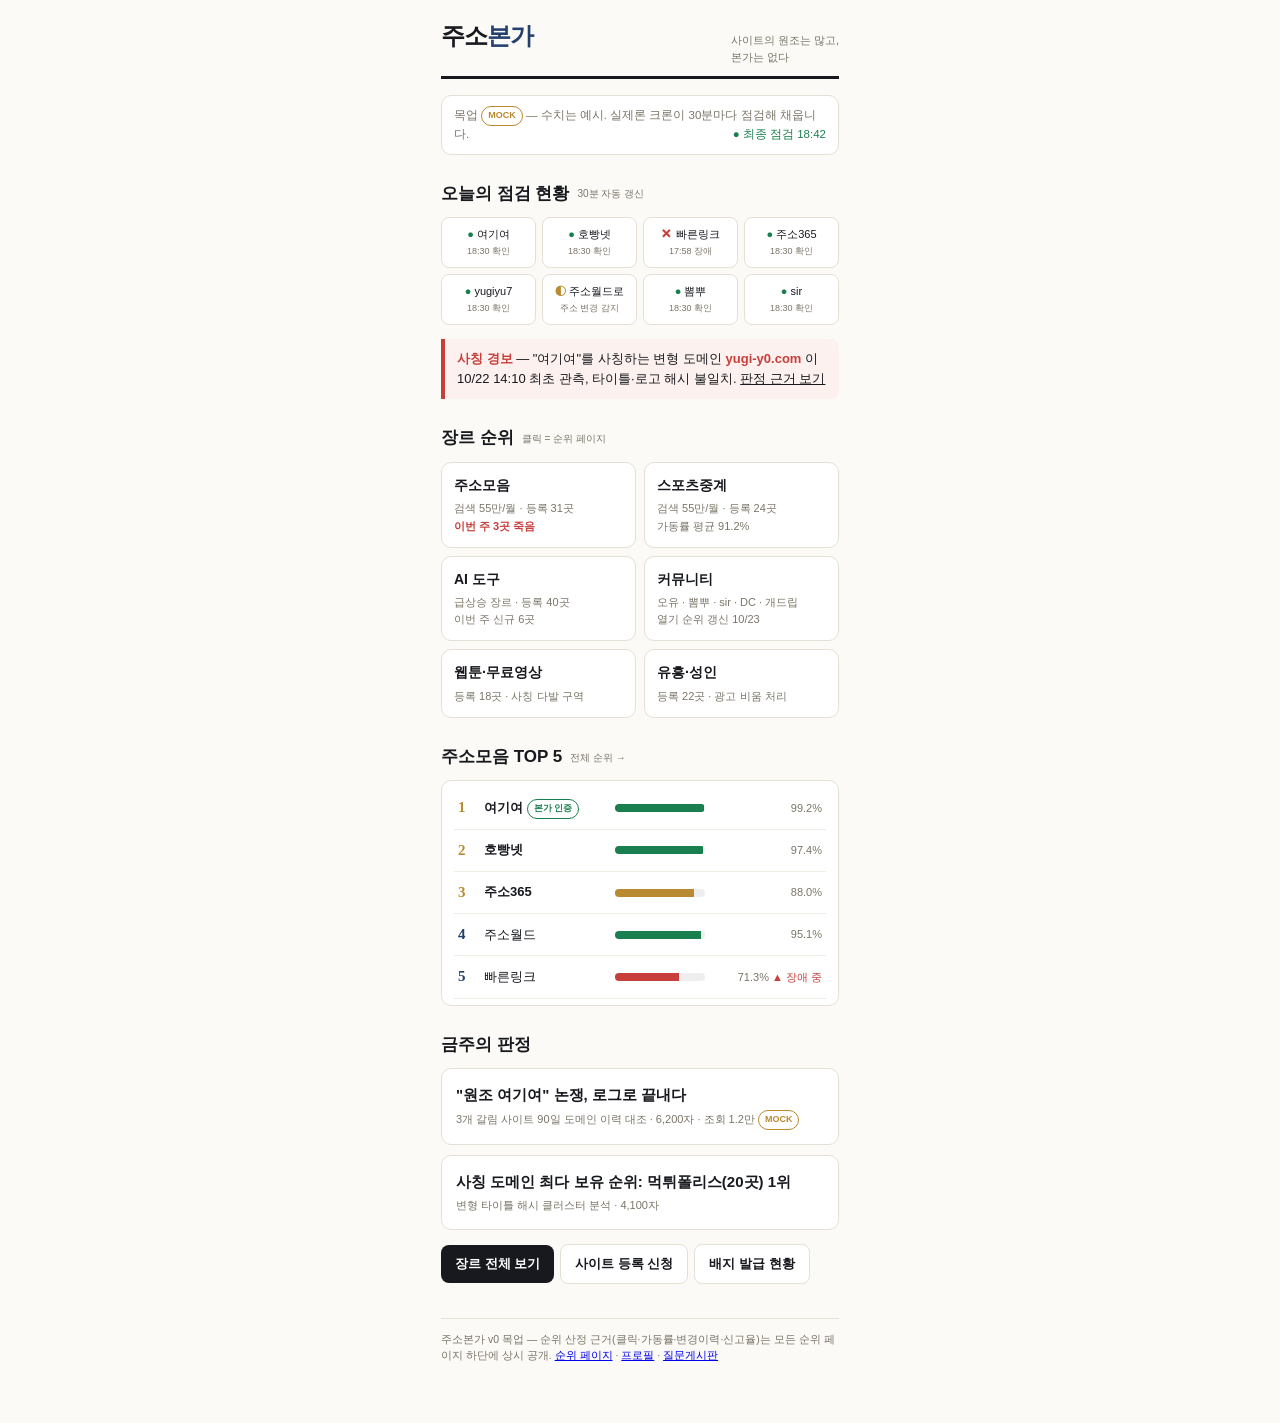
==== index.html @ 31b10a85 "bonga mockup v1 (genre-split ranking)" ====
<!DOCTYPE html><html lang="ko"><head><meta charset="utf-8"><meta name="viewport" content="width=device-width,initial-scale=1"><title>주소본가 — 목업 홈</title><link rel="stylesheet" href="style.css"></head>
<body><div class="wrap">
<header class="top"><div class="brand">주소<b>본가</b></div><div class="tag">사이트의 원조는 많고,<br>본가는 없다</div></header>

<div class="card" style="padding:10px 12px;font-size:11.5px;color:var(--mut)">목업 <span class="badge mock">MOCK</span> — 수치는 예시. 실제론 크론이 30분마다 점검해 채웁니다. <span style="float:right;color:var(--seal)">● 최종 점검 18:42</span></div>

<h2>오늘의 점검 현황 <span class="en">30분 자동 갱신</span></h2>
<div class="statusbar">
<div class="st"><span class="ok">●</span> 여기여<small>18:30 확인</small></div>
<div class="st"><span class="ok">●</span> 호빵넷<small>18:30 확인</small></div>
<div class="st"><span class="dead">✕</span> 빠른링크<small>17:58 장애</small></div>
<div class="st"><span class="ok">●</span> 주소365<small>18:30 확인</small></div>
<div class="st"><span class="ok">●</span> yugiyu7<small>18:30 확인</small></div>
<div class="st"><span class="warn" style="color:var(--gold);font-weight:700">◐</span> 주소월드로<small>주소 변경 감지</small></div>
<div class="st"><span class="ok">●</span> 뽐뿌<small>18:30 확인</small></div>
<div class="st"><span class="ok">●</span> sir<small>18:30 확인</small></div>
</div>

<div class="alert"><b>사칭 경보</b> — "여기여"를 사칭하는 변형 도메인 <b>yugi-y0.com</b> 이 10/22 14:10 최초 관측, 타이틀·로고 해시 불일치. <span style="text-decoration:underline">판정 근거 보기</span></div>

<h2>장르 순위 <span class="en">클릭 = 순위 페이지</span></h2>
<div class="grid2">
<div class="gcard"><div class="n">주소모음</div><div class="q">검색 55만/월 · 등록 31곳<br><b style="color:var(--alert)">이번 주 3곳 죽음</b></div></div>
<div class="gcard"><div class="n">스포츠중계</div><div class="q">검색 55만/월 · 등록 24곳<br>가동률 평균 91.2%</div></div>
<div class="gcard"><div class="n">AI 도구</div><div class="q">급상승 장르 · 등록 40곳<br>이번 주 신규 6곳</div></div>
<div class="gcard"><div class="n">커뮤니티</div><div class="q">오유 · 뽐뿌 · sir · DC · 개드립<br>열기 순위 갱신 10/23</div></div>
<div class="gcard"><div class="n">웹툰·무료영상</div><div class="q">등록 18곳 · 사칭 다발 구역</div></div>
<div class="gcard"><div class="n">유흥·성인</div><div class="q">등록 22곳 · <span style="color:var(--mut)">광고 비움 처리</span></div></div>
</div>

<h2>주소모음 TOP 5 <span class="en">전체 순위 →</span></h2>
<div class="card" style="padding:6px 12px">
<table>
<tr><td class="rank top">1</td><td><b>여기여</b> <span class="badge">본가 인증</span></td><td><div class="bar"><i style="width:99%"></i></div></td><td class="meta" style="text-align:right">99.2%</td></tr>
<tr><td class="rank top">2</td><td><b>호빵넷</b></td><td><div class="bar"><i style="width:97%"></i></div></td><td class="meta" style="text-align:right">97.4%</td></tr>
<tr><td class="rank top">3</td><td><b>주소365</b></td><td><div class="bar"><i class="warn" style="width:88%"></i></div></td><td class="meta" style="text-align:right">88.0%</td></tr>
<tr><td class="rank">4</td><td>주소월드</td><td><div class="bar"><i style="width:95%"></i></div></td><td class="meta" style="text-align:right">95.1%</td></tr>
<tr><td class="rank">5</td><td>빠른링크</td><td><div class="bar"><i class="bad" style="width:71%"></i></div></td><td class="meta" style="text-align:right">71.3% <span style="color:var(--alert)">▲ 장애 중</span></td></tr>
</table>
</div>

<h2>금주의 판정</h2>
<div class="card"><b>"원조 여기여" 논쟁, 로그로 끝내다</b><div class="meta" style="margin-top:4px">3개 갈림 사이트 90일 도메인 이력 대조 · 6,200자 · 조회 1.2만 <span class="badge mock">MOCK</span></div></div>
<div class="card"><b>사칭 도메인 최다 보유 순위: 먹튀폴리스(20곳) 1위</b><div class="meta" style="margin-top:4px">변형 타이틀 해시 클러스터 분석 · 4,100자</div></div>

<a class="btn">장르 전체 보기</a><a class="btn ghost">사이트 등록 신청</a><a class="btn ghost">배지 발급 현황</a>

<footer>주소본가 v0 목업 — 순위 산정 근거(클릭·가동률·변경이력·신고율)는 모든 순위 페이지 하단에 상시 공개. <a href="rank.html">순위 페이지</a> · <a href="profile.html">프로필</a> · <a href="qna.html">질문게시판</a></footer>
</div></body></html>
---- style.css ----
:root{--paper:#fbfaf7;--ink:#17191e;--navy:#24406e;--seal:#1a7f4e;--alert:#c73e3a;--line:#e4e0d6;--mut:#7a7568;--gold:#b98a2f}
html{background:#fbfaf7}
*{box-sizing:border-box;margin:0;padding:0}
body{background:var(--paper);color:var(--ink);font-family:"Pretendard","Apple SD Gothic Neo",sans-serif;line-height:1.55;font-size:15px}
.wrap{max-width:430px;margin:0 auto;padding:18px 16px 60px}
header.top{display:flex;justify-content:space-between;align-items:baseline;border-bottom:3px solid var(--ink);padding-bottom:10px;margin-bottom:16px}
.brand{font-family:Georgia,"Nanum Myeongjo",serif;font-size:24px;font-weight:700;letter-spacing:-1px}
.brand b{color:var(--navy)}
.tag{font-size:11px;color:var(--mut)}
h2{font-size:17px;margin:26px 0 10px;display:flex;align-items:center;gap:8px}
h2 .en{font-size:10px;color:var(--mut);font-weight:400}
.card{background:#fff;border:1px solid var(--line);border-radius:10px;padding:14px;margin-bottom:10px}
.statusbar{display:grid;grid-template-columns:repeat(4,1fr);gap:6px}
.st{border:1px solid var(--line);border-radius:8px;padding:8px 6px;text-align:center;background:#fff;font-size:11px}
.st .ok{color:var(--seal);font-weight:700}.st .dead{color:var(--alert);font-weight:700}
.st small{display:block;color:var(--mut);font-size:9px;margin-top:2px}
.alert{background:#fdf1ef;border-left:4px solid var(--alert);padding:10px 12px;border-radius:0 8px 8px 0;font-size:13px;margin:14px 0}
.alert b{color:var(--alert)}
.grid2{display:grid;grid-template-columns:1fr 1fr;gap:8px}
.gcard{background:#fff;border:1px solid var(--line);border-radius:10px;padding:12px}
.gcard .n{font-weight:700;font-size:14px}
.gcard .q{font-size:11px;color:var(--mut);margin-top:4px}
table{width:100%;border-collapse:collapse;font-size:13px}
th{font-size:10px;color:var(--mut);text-align:left;border-bottom:1px solid var(--line);padding:6px 4px;font-weight:500}
td{border-bottom:1px solid #f0ede5;padding:9px 4px;vertical-align:middle}
.rank{font-family:Georgia,serif;font-size:15px;font-weight:700;color:var(--navy);width:26px}
.rank.top{color:var(--gold)}
.bar{height:8px;background:#eee;border-radius:4px;overflow:hidden;min-width:70px}
.bar i{display:block;height:100%;background:var(--seal)}
.bar i.warn{background:var(--gold)}.bar i.bad{background:var(--alert)}
.badge{display:inline-block;font-size:9px;padding:2px 6px;border-radius:10px;border:1px solid var(--seal);color:var(--seal);font-weight:700;vertical-align:1px}
.badge.mock{border-color:var(--gold);color:var(--gold)}
.badge.ad{border-color:#bbb;color:#888}
.meta{font-size:11px;color:var(--mut)}
.stars{color:var(--gold);font-size:12px}
.btn{display:inline-block;background:var(--ink);color:#fff;border-radius:8px;padding:9px 14px;font-size:13px;font-weight:600;text-decoration:none;margin:4px 6px 0 0}
.btn.ghost{background:#fff;color:var(--ink);border:1px solid var(--line)}
.btn.red{background:#fff;color:var(--alert);border:1px solid var(--alert)}
.tl{list-style:none;margin:10px 0 0}
.tl li{border-left:2px solid var(--line);padding:0 0 14px 14px;position:relative;font-size:12.5px}
.tl li::before{content:"";position:absolute;left:-5px;top:5px;width:8px;height:8px;border-radius:50%;background:var(--navy)}
.tl .d{color:var(--mut);font-size:10.5px}
.spark{display:flex;gap:2px;align-items:flex-end;height:40px;margin:8px 0}
.spark i{flex:1;background:var(--seal);border-radius:1px}
.spark i.bad{background:var(--alert)}
.spark i.warn{background:var(--gold)}
footer{margin-top:34px;border-top:1px solid var(--line);padding-top:12px;font-size:10.5px;color:var(--mut)}
.q-item{border-bottom:1px solid #f0ede5;padding:12px 0}
.q-item .qt{font-weight:600;font-size:14px}
.q-item .qm{font-size:11px;color:var(--mut);margin-top:3px}
.ansbox{background:#f2f6f1;border-left:4px solid var(--seal);padding:12px;border-radius:0 8px 8px 0;margin:8px 0;font-size:13px}
.ansbox .who{font-size:10px;color:var(--seal);font-weight:700;margin-bottom:4px}
.hum{background:#f7f3ea;border-left:4px solid var(--gold);padding:10px;border-radius:0 8px 8px 0;margin:8px 0;font-size:13px}
.hum .who{font-size:10px;color:var(--gold);font-weight:700;margin-bottom:4px}
nav.bot{position:sticky;bottom:0;background:#fff;border-top:1px solid var(--line);display:flex;justify-content:space-around;padding:10px 0;font-size:11px;color:var(--mut);margin:24px -16px -60px}
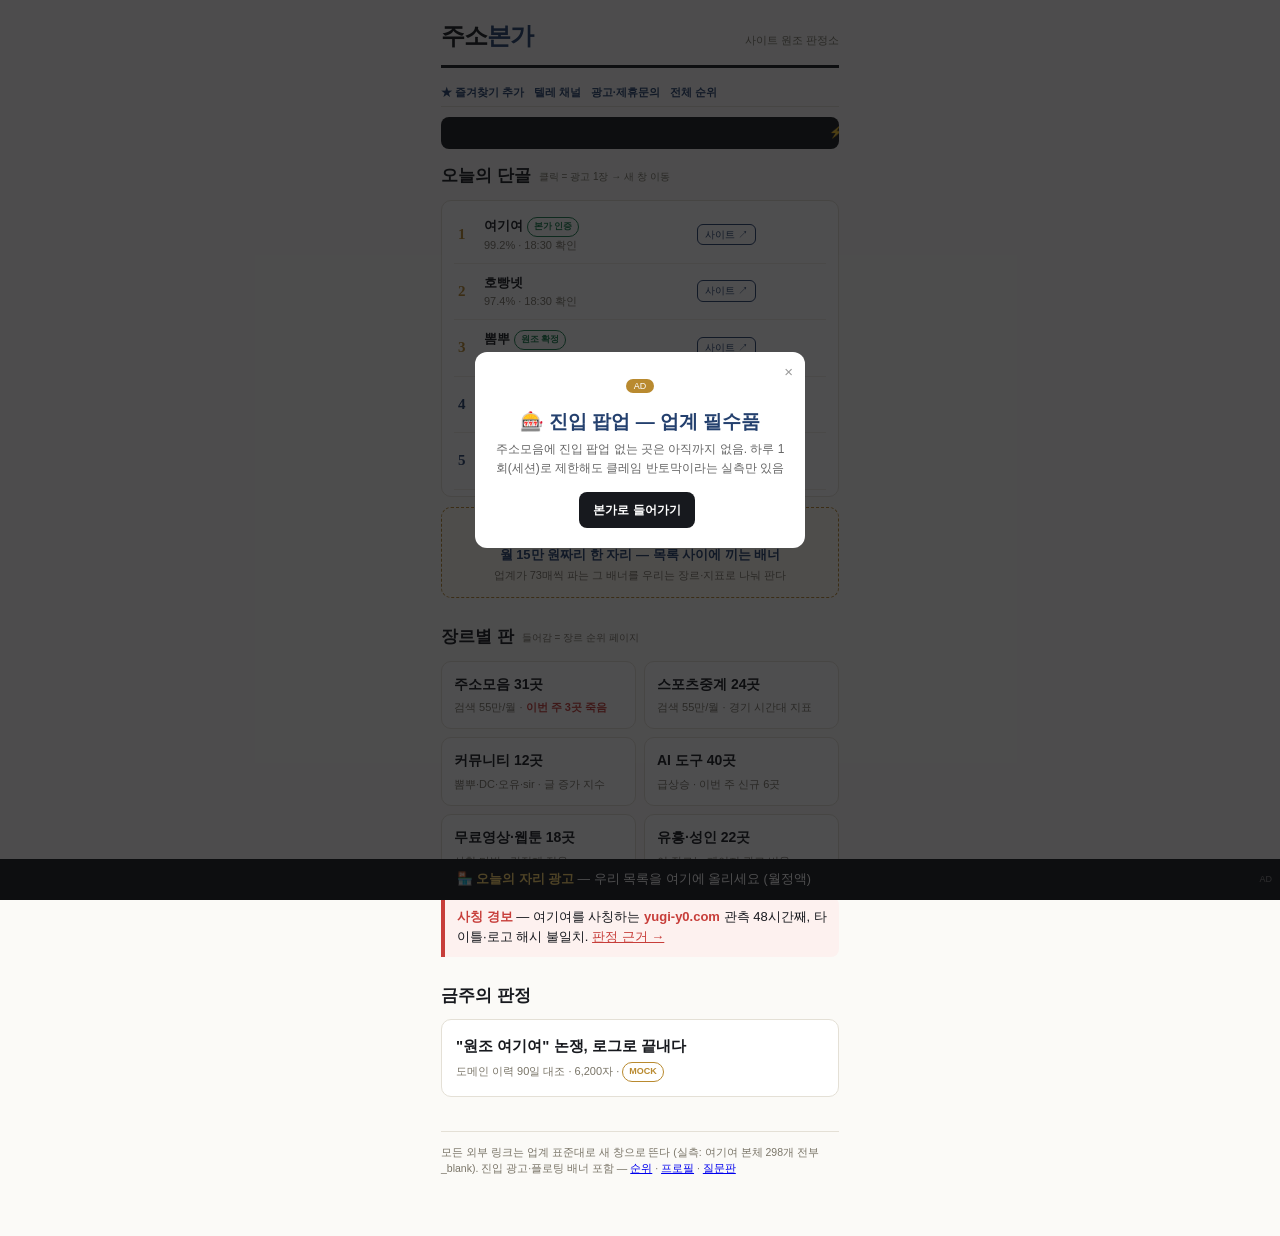
==== commit d3e90a40: "v2: 클릭전송+광고 스택(진입팝업/인스트리션/플로팅/목록사이 배너) + 홈=진입 포털" ====
--- a/index.html
+++ b/index.html
@@ -1,49 +1,44 @@
-<!DOCTYPE html><html lang="ko"><head><meta charset="utf-8"><meta name="viewport" content="width=device-width,initial-scale=1"><title>주소본가 — 목업 홈</title><link rel="stylesheet" href="style.css"></head>
+<!DOCTYPE html><html lang="ko"><head><meta charset="utf-8"><meta name="viewport" content="width=device-width,initial-scale=1">
+<meta name="theme-color" content="#17191e"><meta name="apple-mobile-web-app-capable" content="yes"><meta name="apple-mobile-web-app-status-bar-style" content="black-translucent">
+<title>주소본가 — 사이트의 원조는 많고, 본가는 없다</title><link rel="stylesheet" href="style.css"></head>
 <body><div class="wrap">
-<header class="top"><div class="brand">주소<b>본가</b></div><div class="tag">사이트의 원조는 많고,<br>본가는 없다</div></header>
+<header class="top"><div class="brand">주소<b>본가</b></div><div class="tag">사이트 원조 판정소</div></header>
+<div class="util"><a href="#">★ 즐겨찾기 추가</a><a href="#">텔레 채널</a><a href="#">광고·제휴문의</a><a href="rank.html">전체 순위</a></div>
 
-<div class="card" style="padding:10px 12px;font-size:11.5px;color:var(--mut)">목업 <span class="badge mock">MOCK</span> — 수치는 예시. 실제론 크론이 30분마다 점검해 채웁니다. <span style="float:right;color:var(--seal)">● 최종 점검 18:42</span></div>
+<div class="ticker"><span>⚡ 방금: 빠른링크 26분째 사멸 확인 — 장애 카운트 발동 · 여기여 사칭 yugi-y0.com 관측 48시간째 · 중계 장르 신규 등록 2건 (심사 중) · 이번 주 급사: 없음 ⚡</span></div>
 
-<h2>오늘의 점검 현황 <span class="en">30분 자동 갱신</span></h2>
-<div class="statusbar">
-<div class="st"><span class="ok">●</span> 여기여<small>18:30 확인</small></div>
-<div class="st"><span class="ok">●</span> 호빵넷<small>18:30 확인</small></div>
-<div class="st"><span class="dead">✕</span> 빠른링크<small>17:58 장애</small></div>
-<div class="st"><span class="ok">●</span> 주소365<small>18:30 확인</small></div>
-<div class="st"><span class="ok">●</span> yugiyu7<small>18:30 확인</small></div>
-<div class="st"><span class="warn" style="color:var(--gold);font-weight:700">◐</span> 주소월드로<small>주소 변경 감지</small></div>
-<div class="st"><span class="ok">●</span> 뽐뿌<small>18:30 확인</small></div>
-<div class="st"><span class="ok">●</span> sir<small>18:30 확인</small></div>
-</div>
-
-<div class="alert"><b>사칭 경보</b> — "여기여"를 사칭하는 변형 도메인 <b>yugi-y0.com</b> 이 10/22 14:10 최초 관측, 타이틀·로고 해시 불일치. <span style="text-decoration:underline">판정 근거 보기</span></div>
-
-<h2>장르 순위 <span class="en">클릭 = 순위 페이지</span></h2>
-<div class="grid2">
-<div class="gcard"><div class="n">주소모음</div><div class="q">검색 55만/월 · 등록 31곳<br><b style="color:var(--alert)">이번 주 3곳 죽음</b></div></div>
-<div class="gcard"><div class="n">스포츠중계</div><div class="q">검색 55만/월 · 등록 24곳<br>가동률 평균 91.2%</div></div>
-<div class="gcard"><div class="n">AI 도구</div><div class="q">급상승 장르 · 등록 40곳<br>이번 주 신규 6곳</div></div>
-<div class="gcard"><div class="n">커뮤니티</div><div class="q">오유 · 뽐뿌 · sir · DC · 개드립<br>열기 순위 갱신 10/23</div></div>
-<div class="gcard"><div class="n">웹툰·무료영상</div><div class="q">등록 18곳 · 사칭 다발 구역</div></div>
-<div class="gcard"><div class="n">유흥·성인</div><div class="q">등록 22곳 · <span style="color:var(--mut)">광고 비움 처리</span></div></div>
-</div>
-
-<h2>주소모음 TOP 5 <span class="en">전체 순위 →</span></h2>
+<h2 style="margin-top:4px">오늘의 단골 <span class="en">클릭 = 광고 1장 → 새 창 이동</span></h2>
 <div class="card" style="padding:6px 12px">
 <table>
-<tr><td class="rank top">1</td><td><b>여기여</b> <span class="badge">본가 인증</span></td><td><div class="bar"><i style="width:99%"></i></div></td><td class="meta" style="text-align:right">99.2%</td></tr>
-<tr><td class="rank top">2</td><td><b>호빵넷</b></td><td><div class="bar"><i style="width:97%"></i></div></td><td class="meta" style="text-align:right">97.4%</td></tr>
-<tr><td class="rank top">3</td><td><b>주소365</b></td><td><div class="bar"><i class="warn" style="width:88%"></i></div></td><td class="meta" style="text-align:right">88.0%</td></tr>
-<tr><td class="rank">4</td><td>주소월드</td><td><div class="bar"><i style="width:95%"></i></div></td><td class="meta" style="text-align:right">95.1%</td></tr>
-<tr><td class="rank">5</td><td>빠른링크</td><td><div class="bar"><i class="bad" style="width:71%"></i></div></td><td class="meta" style="text-align:right">71.3% <span style="color:var(--alert)">▲ 장애 중</span></td></tr>
+<tr><td class="rank top">1</td><td><a class="ext" href="profile.html"><b>여기여</b></a> <span class="badge">본가 인증</span><div class="meta">99.2% · 18:30 확인</div></td><td><span class="gotourl" onclick="return gotoSite('https://yugiyu7.com')">사이트 ↗</span></td></tr>
+<tr><td class="rank top">2</td><td><a class="ext" href="profile.html"><b>호빵넷</b></a><div class="meta">97.4% · 18:30 확인</div></td><td><span class="gotourl" onclick="return gotoSite('https://hoppang.net')">사이트 ↗</span></td></tr>
+<tr><td class="rank top">3</td><td><a class="ext" href="profile.html"><b>뽐뿌</b></a> <span class="badge">원조 확정</span><div class="meta">99.9% · 커뮤니티</div></td><td><span class="gotourl" onclick="return gotoSite('https://www.ppomppu.co.kr/')">사이트 ↗</span></td></tr>
+<tr><td class="rank">4</td><td><a class="ext" href="profile.html"><b>에이시 (sir)</b></a><div class="meta">99.8% · 커뮤니티</div></td><td><span class="gotourl" onclick="return gotoSite('https://sir.kr')">사이트 ↗</span></td></tr>
+<tr><td class="rank">5</td><td><b>빠른링크</b> <span class="badge" style="border-color:var(--alert);color:var(--alert)">장애 중</span><div class="meta">71.3% · 17:58 사멸</div></td><td><span class="gotourl" style="opacity:.4" onclick="return gotoSite('#')">사이트 ↗</span></td></tr>
 </table>
 </div>
 
+<div class="adtile" onclick="return gotoSite('https://www.ppomppu.co.kr/')"><span class="badge ad">자리 광고</span><br><b style="color:var(--navy)">월 15만 원짜리 한 자리 — 목록 사이에 끼는 배너</b><br><span class="meta">업계가 73매씩 파는 그 배너를 우리는 장르·지표로 나눠 판다</span></div>
+
+<h2>장르별 판 <span class="en">들어감 = 장르 순위 페이지</span></h2>
+<div class="grid2">
+<a class="gcard ext" href="rank.html"><div class="n">주소모음 31곳</div><div class="q">검색 55만/월 · <b style="color:var(--alert)">이번 주 3곳 죽음</b></div></a>
+<a class="gcard ext" href="rank.html"><div class="n">스포츠중계 24곳</div><div class="q">검색 55만/월 · 경기 시간대 지표</div></a>
+<a class="gcard ext" href="rank.html"><div class="n">커뮤니티 12곳</div><div class="q">뽐뿌·DC·오유·sir · 글 증가 지수</div></a>
+<a class="gcard ext" href="rank.html"><div class="n">AI 도구 40곳</div><div class="q">급상승 · 이번 주 신규 6곳</div></a>
+<a class="gcard ext" href="rank.html"><div class="n">무료영상·웹툰 18곳</div><div class="q">사칭 다발 · 감점제 적용</div></a>
+<a class="gcard ext" href="rank.html"><div class="n">유흥·성인 22곳</div><div class="q">이 장르는 페이지 광고 비움</div></a>
+</div>
+
+<div class="alert" style="margin-top:14px"><b>사칭 경보</b> — 여기여를 사칭하는 <b>yugi-y0.com</b> 관측 48시간째, 타이틀·로고 해시 불일치. <a href="profile.html" style="color:var(--alert)">판정 근거 →</a></div>
+
 <h2>금주의 판정</h2>
-<div class="card"><b>"원조 여기여" 논쟁, 로그로 끝내다</b><div class="meta" style="margin-top:4px">3개 갈림 사이트 90일 도메인 이력 대조 · 6,200자 · 조회 1.2만 <span class="badge mock">MOCK</span></div></div>
-<div class="card"><b>사칭 도메인 최다 보유 순위: 먹튀폴리스(20곳) 1위</b><div class="meta" style="margin-top:4px">변형 타이틀 해시 클러스터 분석 · 4,100자</div></div>
+<div class="card"><a class="ext" href="qna.html"><b>"원조 여기여" 논쟁, 로그로 끝내다</b></a><div class="meta" style="margin-top:4px">도메인 이력 90일 대조 · 6,200자 · <span class="badge mock">MOCK</span></div></div>
 
-<a class="btn">장르 전체 보기</a><a class="btn ghost">사이트 등록 신청</a><a class="btn ghost">배지 발급 현황</a>
-
-<footer>주소본가 v0 목업 — 순위 산정 근거(클릭·가동률·변경이력·신고율)는 모든 순위 페이지 하단에 상시 공개. <a href="rank.html">순위 페이지</a> · <a href="profile.html">프로필</a> · <a href="qna.html">질문게시판</a></footer>
-</div></body></html>
+<footer>모든 외부 링크는 업계 표준대로 새 창으로 뜬다 (실측: 여기여 본체 298개 전부 _blank). 진입 광고·플로팅 배너 포함 — <a href="rank.html">순위</a> · <a href="profile.html">프로필</a> · <a href="qna.html">질문판</a></footer>
+</div>
+<div class="fab" onclick="return gotoSite('https://yugiyu7.com')">🏪 <b>오늘의 자리 광고</b> — 우리 목록을 여기에 올리세요 (월정액) <small>AD</small></div>
+<div id="ovl"><div class="ovlc"><span class="tagx">×</span><span class="adlb">AD</span><div class="big">이동 전에 한 장 봐야지</div><div style="font-size:12px;color:#666"> 업계 표준 인스트리션 — 실측 여기여는 이 자리에 배너 73매를 심어놨음. 본가는 이동 전에 딱 1장, 카운트 공개</div><div class="cd" id="ovl-cd">3초 후 이동</div><div style="margin-top:8px;font-size:10px;color:#aaa" id="ovl-skip">배경 누르면 스킵</div></div></div>
+<div id="epop"><div class="ovlc"><span class="tagx" onclick="return closeEntry()">×</span><span class="adlb">AD</span><div class="big">🎰 진입 팝업 — 업계 필수품</div><div style="font-size:12px;color:#666">주소모음에 진입 팝업 없는 곳은 아직까지 없음. 하루 1회(세션)로 제한해도 클레임 반토막이라는 실측만 있음</div><div style="margin-top:10px"><a class="btn" style="font-size:12px" onclick="return closeEntry()">본가로 들어가기</a></div></div></div>
+<script src="adstack.js"></script>
+</body></html>
--- a/style.css
+++ b/style.css
@@ -53,3 +53,23 @@
 .hum{background:#f7f3ea;border-left:4px solid var(--gold);padding:10px;border-radius:0 8px 8px 0;margin:8px 0;font-size:13px}
 .hum .who{font-size:10px;color:var(--gold);font-weight:700;margin-bottom:4px}
 nav.bot{position:sticky;bottom:0;background:#fff;border-top:1px solid var(--line);display:flex;justify-content:space-around;padding:10px 0;font-size:11px;color:var(--mut);margin:24px -16px -60px}
+/* === v2 광고/전송 스택 (업계 실측: 외부링크 297/298 _blank, 배너 73매, 플로팅 1) === */
+.util{display:flex;gap:10px;font-size:10.5px;color:var(--mut);border-bottom:1px solid var(--line);padding-bottom:6px;margin-bottom:10px}
+.util a{color:var(--navy);text-decoration:none;font-weight:600}
+.ticker{background:var(--ink);color:#fff;font-size:11.5px;padding:7px 10px;border-radius:8px;overflow:hidden;white-space:nowrap;margin-bottom:14px}
+.ticker span{display:inline-block;animation:mv 16s linear infinite;padding-left:100%}
+@keyframes mv{to{transform:translateX(-100%)}}
+.fab{position:fixed;left:0;right:0;bottom:0;background:#17191e;color:#fff;text-align:center;font-size:12.5px;padding:11px 8px;z-index:50;cursor:pointer}
+.fab b{color:#ffd76a}
+.fab small{float:right;color:#888;font-size:9px;padding-top:3px}
+#ovl,#epop{position:fixed;inset:0;background:rgba(10,10,12,.72);z-index:99;display:none;align-items:center;justify-content:center}
+.ovlc{background:#fff;border-radius:12px;max-width:330px;width:88%;padding:20px;text-align:center;position:relative}
+.ovlc .tagx{position:absolute;top:8px;right:12px;color:#999;font-size:15px}
+.ovlc .adlb{font-size:9px;color:#fff;background:var(--gold);padding:2px 8px;border-radius:8px}
+.ovlc .big{font-size:19px;font-weight:800;margin:12px 0 4px;color:var(--navy)}
+.ovlc .cd{font-size:11px;color:var(--mut);margin-top:10px}
+.adtile{border:1.5px dashed var(--gold);background:#fffaf0;border-radius:10px;padding:12px;text-align:center;margin:10px 0;font-size:13px;cursor:pointer}
+.adtile .badge{margin-bottom:4px}
+a.ext{text-decoration:none;color:inherit}
+a.ext:hover{color:var(--navy)}
+.gotourl{display:inline-block;font-size:10px;border:1px solid var(--navy);color:var(--navy);border-radius:6px;padding:2px 7px;cursor:pointer}
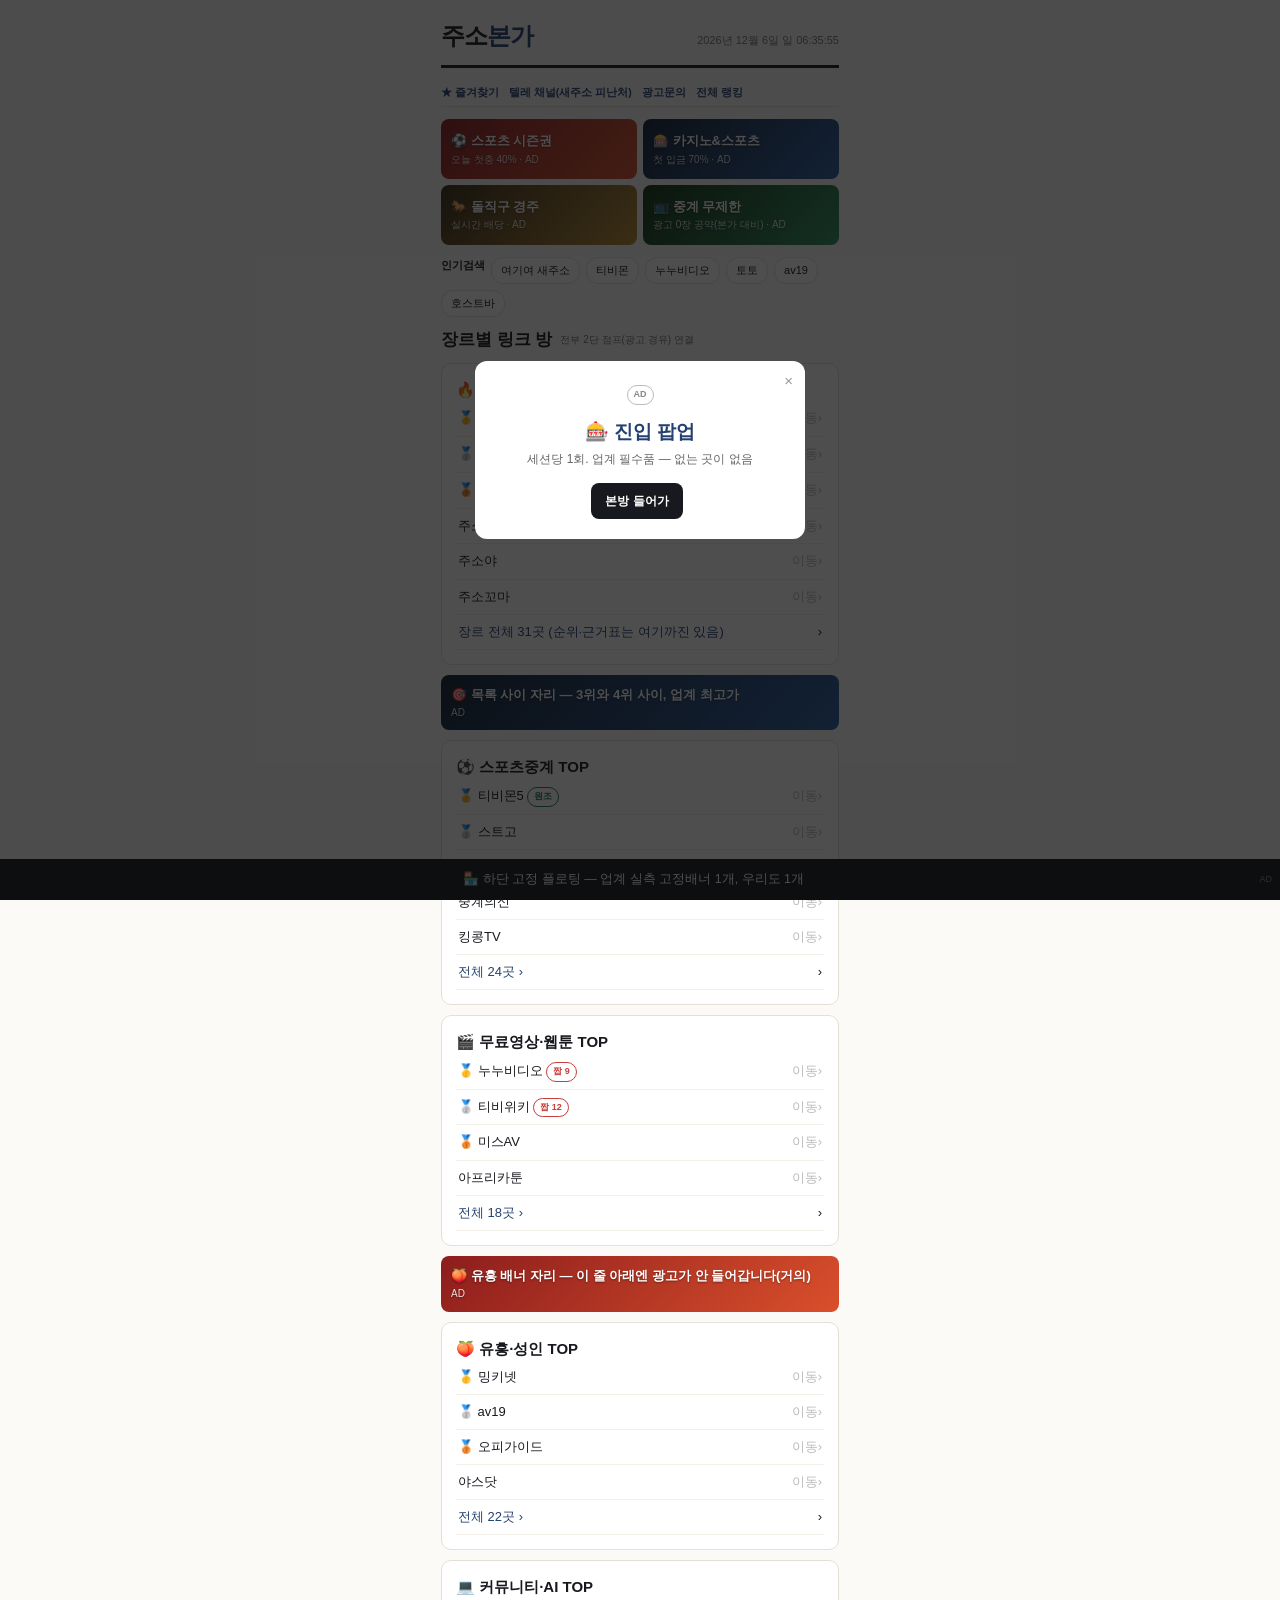
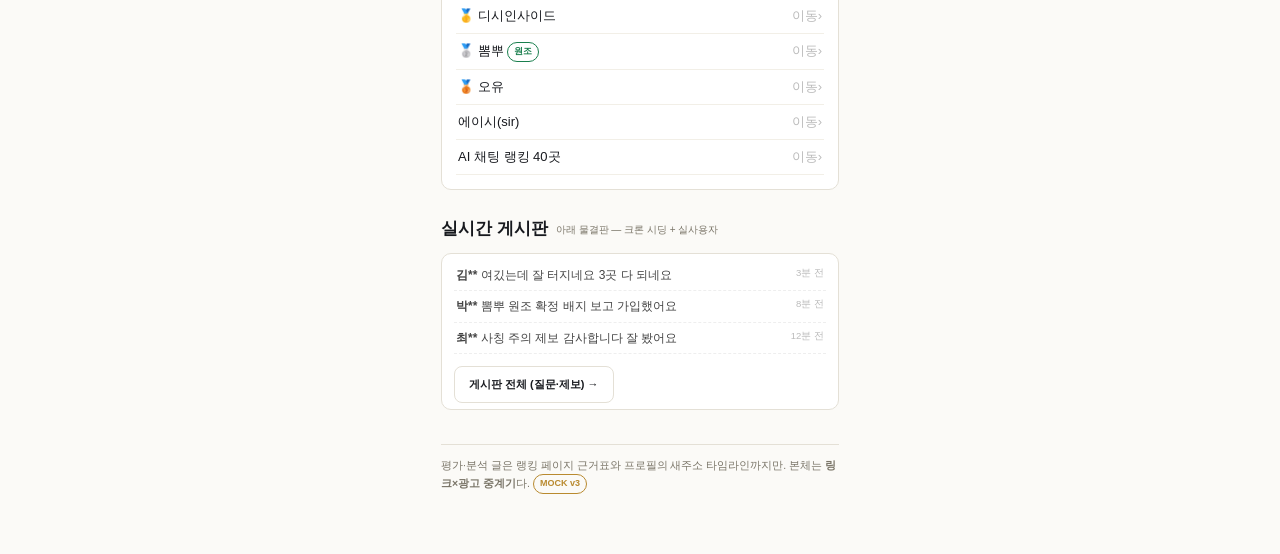
==== commit 4e5ed4e1: "v3: 중계기 전환 — dense 포털+2단점프 경유지(go.html)+실시간 피드+도박 배너블록" ====
--- a/index.html
+++ b/index.html
@@ -1,44 +1,80 @@
-<!DOCTYPE html><html lang="ko"><head><meta charset="utf-8"><meta name="viewport" content="width=device-width,initial-scale=1">
-<meta name="theme-color" content="#17191e"><meta name="apple-mobile-web-app-capable" content="yes"><meta name="apple-mobile-web-app-status-bar-style" content="black-translucent">
-<title>주소본가 — 사이트의 원조는 많고, 본가는 없다</title><link rel="stylesheet" href="style.css"></head>
+<!DOCTYPE html><html lang="ko"><head><meta charset="utf-8"><meta name="viewport" content="width=device-width,initial-scale=1"><meta name="theme-color" content="#17191e"><title>주소본가 — 링크 중계기</title><link rel="stylesheet" href="style.css">
+<style>.bannerrow{display:grid;grid-template-columns:1fr 1fr;gap:6px;margin:12px 0}.bn{border-radius:8px;padding:12px 10px;color:#fff;font-weight:800;font-size:13px;cursor:pointer;text-shadow:0 1px 2px rgba(0,0,0,.4)}.bn small{display:block;font-weight:400;font-size:10px;opacity:.85}.bn1{background:linear-gradient(135deg,#8c1d1d,#d94f2b)}.bn2{background:linear-gradient(135deg,#123,#2a5d9f)}.bn3{background:linear-gradient(135deg,#3a2c12,#b98a2f)}.bn4{background:linear-gradient(135deg,#123312,#2f8f5b)}.chipbar{display:flex;gap:6px;flex-wrap:wrap;margin:10px 0;font-size:11px}.chipbar a{background:#fff;border:1px solid #e4e0d6;border-radius:12px;padding:4px 9px;color:#17191e;text-decoration:none}.glist a{display:flex;justify-content:space-between;padding:7px 2px;border-bottom:1px solid #f2efe7;text-decoration:none;color:inherit;font-size:13px}#feed .fi{font-size:12px;padding:6px 2px;border-bottom:1px dashed #eee;color:#444}#feed .fi.new{animation:fade 1s;background:#fffbe9}@keyframes fade{from{opacity:0;transform:translateY(-4px)}}</style></head>
 <body><div class="wrap">
-<header class="top"><div class="brand">주소<b>본가</b></div><div class="tag">사이트 원조 판정소</div></header>
-<div class="util"><a href="#">★ 즐겨찾기 추가</a><a href="#">텔레 채널</a><a href="#">광고·제휴문의</a><a href="rank.html">전체 순위</a></div>
+<header class="top"><div class="brand">주소<b>본가</b></div><div class="tag" id="clock" style="font-variant-numeric:tabular-nums">…</div></header>
+<div class="util"><a href="#">★ 즐겨찾기</a><a href="#">텔레 채널(새주소 피난처)</a><a href="#">광고문의</a><a href="rank.html">전체 랭킹</a></div>
 
-<div class="ticker"><span>⚡ 방금: 빠른링크 26분째 사멸 확인 — 장애 카운트 발동 · 여기여 사칭 yugi-y0.com 관측 48시간째 · 중계 장르 신규 등록 2건 (심사 중) · 이번 주 급사: 없음 ⚡</span></div>
-
-<h2 style="margin-top:4px">오늘의 단골 <span class="en">클릭 = 광고 1장 → 새 창 이동</span></h2>
-<div class="card" style="padding:6px 12px">
-<table>
-<tr><td class="rank top">1</td><td><a class="ext" href="profile.html"><b>여기여</b></a> <span class="badge">본가 인증</span><div class="meta">99.2% · 18:30 확인</div></td><td><span class="gotourl" onclick="return gotoSite('https://yugiyu7.com')">사이트 ↗</span></td></tr>
-<tr><td class="rank top">2</td><td><a class="ext" href="profile.html"><b>호빵넷</b></a><div class="meta">97.4% · 18:30 확인</div></td><td><span class="gotourl" onclick="return gotoSite('https://hoppang.net')">사이트 ↗</span></td></tr>
-<tr><td class="rank top">3</td><td><a class="ext" href="profile.html"><b>뽐뿌</b></a> <span class="badge">원조 확정</span><div class="meta">99.9% · 커뮤니티</div></td><td><span class="gotourl" onclick="return gotoSite('https://www.ppomppu.co.kr/')">사이트 ↗</span></td></tr>
-<tr><td class="rank">4</td><td><a class="ext" href="profile.html"><b>에이시 (sir)</b></a><div class="meta">99.8% · 커뮤니티</div></td><td><span class="gotourl" onclick="return gotoSite('https://sir.kr')">사이트 ↗</span></td></tr>
-<tr><td class="rank">5</td><td><b>빠른링크</b> <span class="badge" style="border-color:var(--alert);color:var(--alert)">장애 중</span><div class="meta">71.3% · 17:58 사멸</div></td><td><span class="gotourl" style="opacity:.4" onclick="return gotoSite('#')">사이트 ↗</span></td></tr>
-</table>
+<div class="bannerrow">
+<div class="bn bn1" onclick="return gotoSite('#')">⚽ 스포츠 시즌권<small>오늘 첫충 40% · AD</small></div>
+<div class="bn bn2" onclick="return gotoSite('#')">🎰 카지노&스포츠<small>첫 입금 70% · AD</small></div>
+<div class="bn bn3" onclick="return gotoSite('#')">🐎 돌직구 경주<small>실시간 배당 · AD</small></div>
+<div class="bn bn4" onclick="return gotoSite('#')">📺 중계 무제한<small>광고 0장 공약(본가 대비) · AD</small></div>
 </div>
 
-<div class="adtile" onclick="return gotoSite('https://www.ppomppu.co.kr/')"><span class="badge ad">자리 광고</span><br><b style="color:var(--navy)">월 15만 원짜리 한 자리 — 목록 사이에 끼는 배너</b><br><span class="meta">업계가 73매씩 파는 그 배너를 우리는 장르·지표로 나눠 판다</span></div>
+<div class="chipbar"><b style="font-size:11px">인기검색</b><a href="#">여기여 새주소</a><a href="#">티비몬</a><a href="#">누누비디오</a><a href="#">토토</a><a href="#">av19</a><a href="#">호스트바</a></div>
 
-<h2>장르별 판 <span class="en">들어감 = 장르 순위 페이지</span></h2>
-<div class="grid2">
-<a class="gcard ext" href="rank.html"><div class="n">주소모음 31곳</div><div class="q">검색 55만/월 · <b style="color:var(--alert)">이번 주 3곳 죽음</b></div></a>
-<a class="gcard ext" href="rank.html"><div class="n">스포츠중계 24곳</div><div class="q">검색 55만/월 · 경기 시간대 지표</div></a>
-<a class="gcard ext" href="rank.html"><div class="n">커뮤니티 12곳</div><div class="q">뽐뿌·DC·오유·sir · 글 증가 지수</div></a>
-<a class="gcard ext" href="rank.html"><div class="n">AI 도구 40곳</div><div class="q">급상승 · 이번 주 신규 6곳</div></a>
-<a class="gcard ext" href="rank.html"><div class="n">무료영상·웹툰 18곳</div><div class="q">사칭 다발 · 감점제 적용</div></a>
-<a class="gcard ext" href="rank.html"><div class="n">유흥·성인 22곳</div><div class="q">이 장르는 페이지 광고 비움</div></a>
+<h2 style="margin-top:8px">장르별 링크 방 <span class="en">전부 2단 점프(광고 경유) 연결</span></h2>
+
+<div class="card"><b>🔥 주소모음 TOP</b><div class="glist">
+<a onclick="return gotoSite('https://yugiyu7.com')"><span>🥇 여기여 <span class="badge">99.2%</span></span><span style="color:#bbb">이동›</span></a>
+<a onclick="return gotoSite('https://hoppang.net')"><span>🥈 호빵넷 <span class="badge">97.4%</span></span><span style="color:#bbb">이동›</span></a>
+<a onclick="return gotoSite('#')"><span>🥉 주소월드(wdwd) <span class="badge">95.1%</span></span><span style="color:#bbb">이동›</span></a>
+<a onclick="return gotoSite('#')"><span>주소365</span><span style="color:#bbb">이동›</span></a>
+<a onclick="return gotoSite('#')"><span>주소야</span><span style="color:#bbb">이동›</span></a>
+<a onclick="return gotoSite('#')"><span>주소꼬마</span><span style="color:#bbb">이동›</span></a>
+<a onclick="return gotoSite('profile.html')"><span style="color:#24406e">장르 전체 31곳 (순위·근거표는 여기까진 있음)</span><span>›</span></a>
+</div></div>
+
+<div class="bn bn2" style="margin:10px 0;padding:10px" onclick="return gotoSite('#')">🎯 목록 사이 자리 — 3위와 4위 사이, 업계 최고가 <small>AD</small></div>
+
+<div class="card"><b>⚽ 스포츠중계 TOP</b><div class="glist">
+<a onclick="return gotoSite('#')"><span>🥇 티비몬5 <span class="badge">원조</span></span><span style="color:#bbb">이동›</span></a>
+<a onclick="return gotoSite('#')"><span>🥈 스트고</span><span style="color:#bbb">이동›</span></a>
+<a onclick="return gotoSite('#')"><span>🥉 블랙TV</span><span style="color:#bbb">이동›</span></a>
+<a onclick="return gotoSite('#')"><span>중계의신</span><span style="color:#bbb">이동›</span></a>
+<a onclick="return gotoSite('#')"><span>킹콩TV</span><span style="color:#bbb">이동›</span></a>
+<a onclick="return gotoSite('rank.html')"><span style="color:#24406e">전체 24곳 ›</span><span>›</span></a>
+</div></div>
+
+<div class="card"><b>🎬 무료영상·웹툰 TOP</b><div class="glist">
+<a onclick="return gotoSite('#')"><span>🥇 누누비디오 <span class="badge" style="border-color:#c73e3a;color:#c73e3a">짭 9</span></span><span style="color:#bbb">이동›</span></a>
+<a onclick="return gotoSite('#')"><span>🥈 티비위키 <span class="badge" style="border-color:#c73e3a;color:#c73e3a">짭 12</span></span><span style="color:#bbb">이동›</span></a>
+<a onclick="return gotoSite('#')"><span>🥉 미스AV</span><span style="color:#bbb">이동›</span></a>
+<a onclick="return gotoSite('#')"><span>아프리카툰</span><span style="color:#bbb">이동›</span></a>
+<a onclick="return gotoSite('rank.html')"><span style="color:#24406e">전체 18곳 ›</span><span>›</span></a>
+</div></div>
+
+<div class="bn bn1" style="margin:10px 0;padding:10px" onclick="return gotoSite('#')">🍑 유흥 배너 자리 — 이 줄 아래엔 광고가 안 들어갑니다(거의) <small>AD</small></div>
+
+<div class="card"><b>🍑 유흥·성인 TOP</b><div class="glist">
+<a onclick="return gotoSite('#')"><span>🥇 밍키넷</span><span style="color:#bbb">이동›</span></a>
+<a onclick="return gotoSite('#')"><span>🥈 av19</span><span style="color:#bbb">이동›</span></a>
+<a onclick="return gotoSite('#')"><span>🥉 오피가이드</span><span style="color:#bbb">이동›</span></a>
+<a onclick="return gotoSite('#')"><span>야스닷</span><span style="color:#bbb">이동›</span></a>
+<a onclick="return gotoSite('rank.html')"><span style="color:#24406e">전체 22곳 ›</span><span>›</span></a>
+</div></div>
+
+<div class="card"><b>💻 커뮤니티·AI TOP</b><div class="glist">
+<a onclick="return gotoSite('https://www.dcinside.com/')"><span>🥇 디시인사이드</span><span style="color:#bbb">이동›</span></a>
+<a onclick="return gotoSite('https://www.ppomppu.co.kr/')"><span>🥈 뽐뿌 <span class="badge">원조</span></span><span style="color:#bbb">이동›</span></a>
+<a onclick="return gotoSite('https://www.ohou.co.kr/')"><span>🥉 오유</span><span style="color:#bbb">이동›</span></a>
+<a onclick="return gotoSite('https://sir.kr')"><span>에이시(sir)</span><span style="color:#bbb">이동›</span></a>
+<a onclick="return gotoSite('#')"><span>AI 채팅 랭킹 40곳</span><span style="color:#bbb">이동›</span></a>
+</div></div>
+
+<h2>실시간 게시판 <span class="en">아래 물결판 — 크론 시딩 + 실사용자</span></h2>
+<div class="card" style="padding:6px 12px">
+<div id="feed">
+<div class="fi"><b>김**</b> 여깄는데 잘 터지네요 3곳 다 되네요 <span style="float:right;color:#bbb;font-size:9.5px">3분 전</span></div>
+<div class="fi"><b>박**</b> 뽐뿌 원조 확정 배지 보고 가입했어요 <span style="float:right;color:#bbb;font-size:9.5px">8분 전</span></div>
+<div class="fi"><b>최**</b> 사칭 주의 제보 감사합니다 잘 봤어요 <span style="float:right;color:#bbb;font-size:9.5px">12분 전</span></div>
+</div>
+<div style="margin-top:8px"><a class="btn ghost" style="font-size:11px" href="qna.html">게시판 전체 (질문·제보) →</a></div>
 </div>
 
-<div class="alert" style="margin-top:14px"><b>사칭 경보</b> — 여기여를 사칭하는 <b>yugi-y0.com</b> 관측 48시간째, 타이틀·로고 해시 불일치. <a href="profile.html" style="color:var(--alert)">판정 근거 →</a></div>
-
-<h2>금주의 판정</h2>
-<div class="card"><a class="ext" href="qna.html"><b>"원조 여기여" 논쟁, 로그로 끝내다</b></a><div class="meta" style="margin-top:4px">도메인 이력 90일 대조 · 6,200자 · <span class="badge mock">MOCK</span></div></div>
-
-<footer>모든 외부 링크는 업계 표준대로 새 창으로 뜬다 (실측: 여기여 본체 298개 전부 _blank). 진입 광고·플로팅 배너 포함 — <a href="rank.html">순위</a> · <a href="profile.html">프로필</a> · <a href="qna.html">질문판</a></footer>
+<footer>평가·분석 글은 랭킹 페이지 근거표와 프로필의 새주소 타임라인까지만. 본체는 <b>링크×광고 중계기</b>다. <span class="badge mock">MOCK v3</span></footer>
 </div>
-<div class="fab" onclick="return gotoSite('https://yugiyu7.com')">🏪 <b>오늘의 자리 광고</b> — 우리 목록을 여기에 올리세요 (월정액) <small>AD</small></div>
-<div id="ovl"><div class="ovlc"><span class="tagx">×</span><span class="adlb">AD</span><div class="big">이동 전에 한 장 봐야지</div><div style="font-size:12px;color:#666"> 업계 표준 인스트리션 — 실측 여기여는 이 자리에 배너 73매를 심어놨음. 본가는 이동 전에 딱 1장, 카운트 공개</div><div class="cd" id="ovl-cd">3초 후 이동</div><div style="margin-top:8px;font-size:10px;color:#aaa" id="ovl-skip">배경 누르면 스킵</div></div></div>
-<div id="epop"><div class="ovlc"><span class="tagx" onclick="return closeEntry()">×</span><span class="adlb">AD</span><div class="big">🎰 진입 팝업 — 업계 필수품</div><div style="font-size:12px;color:#666">주소모음에 진입 팝업 없는 곳은 아직까지 없음. 하루 1회(세션)로 제한해도 클레임 반토막이라는 실측만 있음</div><div style="margin-top:10px"><a class="btn" style="font-size:12px" onclick="return closeEntry()">본가로 들어가기</a></div></div></div>
+<div class="fab" onclick="return gotoSite('#')">🏪 하단 고정 플로팅 — 업계 실측 고정배너 1개, 우리도 1개 <small>AD</small></div>
+<div id="epop"><div class="ovlc" style="background:#fff;border-radius:12px;max-width:330px;width:88%;padding:20px;text-align:center;position:relative"><span class="tagx" onclick="return closeEntry()" style="position:absolute;top:8px;right:12px;color:#999">×</span><span class="badge ad">AD</span><div style="font-size:19px;font-weight:800;margin:12px 0 4px;color:#24406e">🎰 진입 팝업</div><div style="font-size:12px;color:#666">세션당 1회. 업계 필수품 — 없는 곳이 없음</div><div style="margin-top:10px"><a class="btn" style="font-size:12px" onclick="return closeEntry()">본방 들어가</a></div></div></div>
 <script src="adstack.js"></script>
 </body></html>
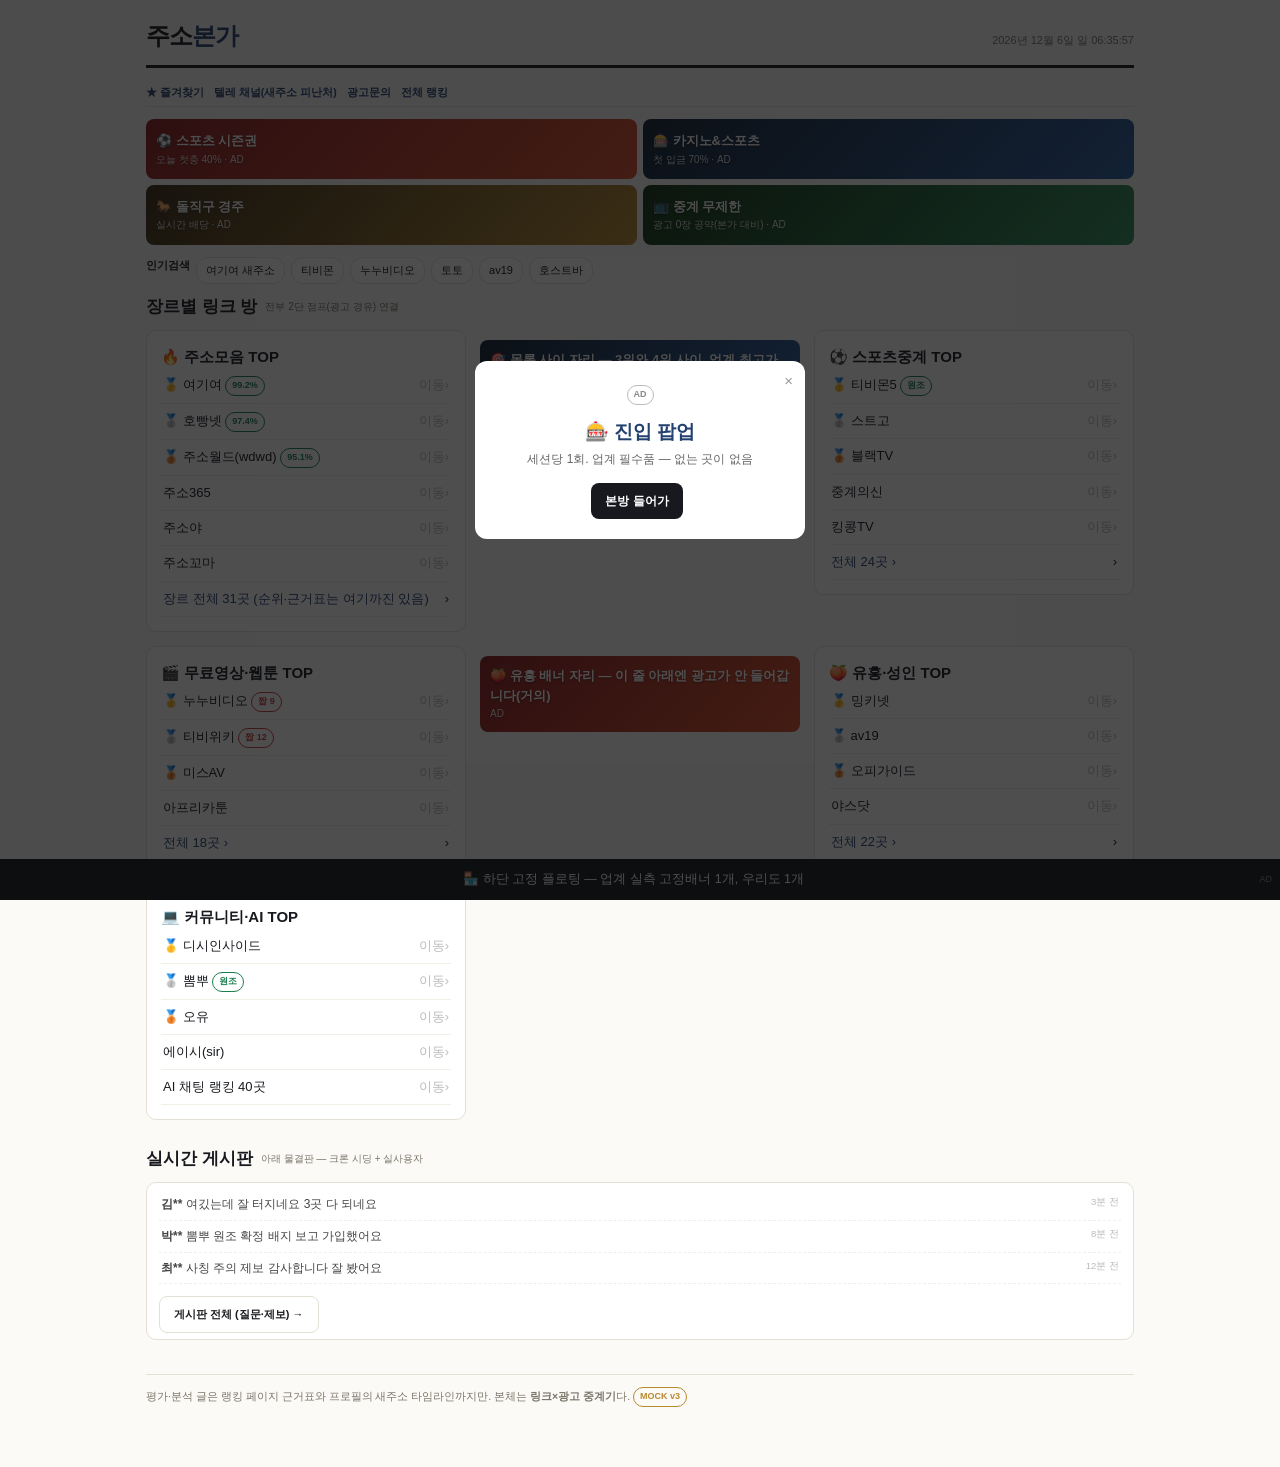
==== commit bfcc46dd: "v3.1: 데스크톱 3열 반응형 + noindex" ====
--- a/index.html
+++ b/index.html
@@ -1,4 +1,4 @@
-<!DOCTYPE html><html lang="ko"><head><meta charset="utf-8"><meta name="viewport" content="width=device-width,initial-scale=1"><meta name="theme-color" content="#17191e"><title>주소본가 — 링크 중계기</title><link rel="stylesheet" href="style.css">
+<!DOCTYPE html><html lang="ko"><head><meta charset="utf-8"><meta name="viewport" content="width=device-width,initial-scale=1"><meta name="theme-color" content="#17191e"><meta name="robots" content="noindex,nofollow"><title>주소본가 — 링크 중계기</title><link rel="stylesheet" href="style.css">
 <style>.bannerrow{display:grid;grid-template-columns:1fr 1fr;gap:6px;margin:12px 0}.bn{border-radius:8px;padding:12px 10px;color:#fff;font-weight:800;font-size:13px;cursor:pointer;text-shadow:0 1px 2px rgba(0,0,0,.4)}.bn small{display:block;font-weight:400;font-size:10px;opacity:.85}.bn1{background:linear-gradient(135deg,#8c1d1d,#d94f2b)}.bn2{background:linear-gradient(135deg,#123,#2a5d9f)}.bn3{background:linear-gradient(135deg,#3a2c12,#b98a2f)}.bn4{background:linear-gradient(135deg,#123312,#2f8f5b)}.chipbar{display:flex;gap:6px;flex-wrap:wrap;margin:10px 0;font-size:11px}.chipbar a{background:#fff;border:1px solid #e4e0d6;border-radius:12px;padding:4px 9px;color:#17191e;text-decoration:none}.glist a{display:flex;justify-content:space-between;padding:7px 2px;border-bottom:1px solid #f2efe7;text-decoration:none;color:inherit;font-size:13px}#feed .fi{font-size:12px;padding:6px 2px;border-bottom:1px dashed #eee;color:#444}#feed .fi.new{animation:fade 1s;background:#fffbe9}@keyframes fade{from{opacity:0;transform:translateY(-4px)}}</style></head>
 <body><div class="wrap">
 <header class="top"><div class="brand">주소<b>본가</b></div><div class="tag" id="clock" style="font-variant-numeric:tabular-nums">…</div></header>
@@ -15,6 +15,7 @@
 
 <h2 style="margin-top:8px">장르별 링크 방 <span class="en">전부 2단 점프(광고 경유) 연결</span></h2>
 
+<div id="genres">
 <div class="card"><b>🔥 주소모음 TOP</b><div class="glist">
 <a onclick="return gotoSite('https://yugiyu7.com')"><span>🥇 여기여 <span class="badge">99.2%</span></span><span style="color:#bbb">이동›</span></a>
 <a onclick="return gotoSite('https://hoppang.net')"><span>🥈 호빵넷 <span class="badge">97.4%</span></span><span style="color:#bbb">이동›</span></a>
@@ -62,6 +63,8 @@
 <a onclick="return gotoSite('#')"><span>AI 채팅 랭킹 40곳</span><span style="color:#bbb">이동›</span></a>
 </div></div>
 
+</div>
+
 <h2>실시간 게시판 <span class="en">아래 물결판 — 크론 시딩 + 실사용자</span></h2>
 <div class="card" style="padding:6px 12px">
 <div id="feed">
--- a/style.css
+++ b/style.css
@@ -73,3 +73,13 @@
 a.ext{text-decoration:none;color:inherit}
 a.ext:hover{color:var(--navy)}
 .gotourl{display:inline-block;font-size:10px;border:1px solid var(--navy);color:var(--navy);border-radius:6px;padding:2px 7px;cursor:pointer}
+
+@media(min-width:768px){
+ .wrap{max-width:1020px}
+ #genres{display:grid;grid-template-columns:1fr 1fr 1fr;gap:14px;align-items:start}
+ #genres>.card{margin:0}
+ .bannerrow{grid-template-columns:repeat(4,1fr)}
+ .grid2{grid-template-columns:repeat(3,1fr)}
+ .statusbar{grid-template-columns:repeat(8,1fr)}
+ nav.bot{display:none}
+}
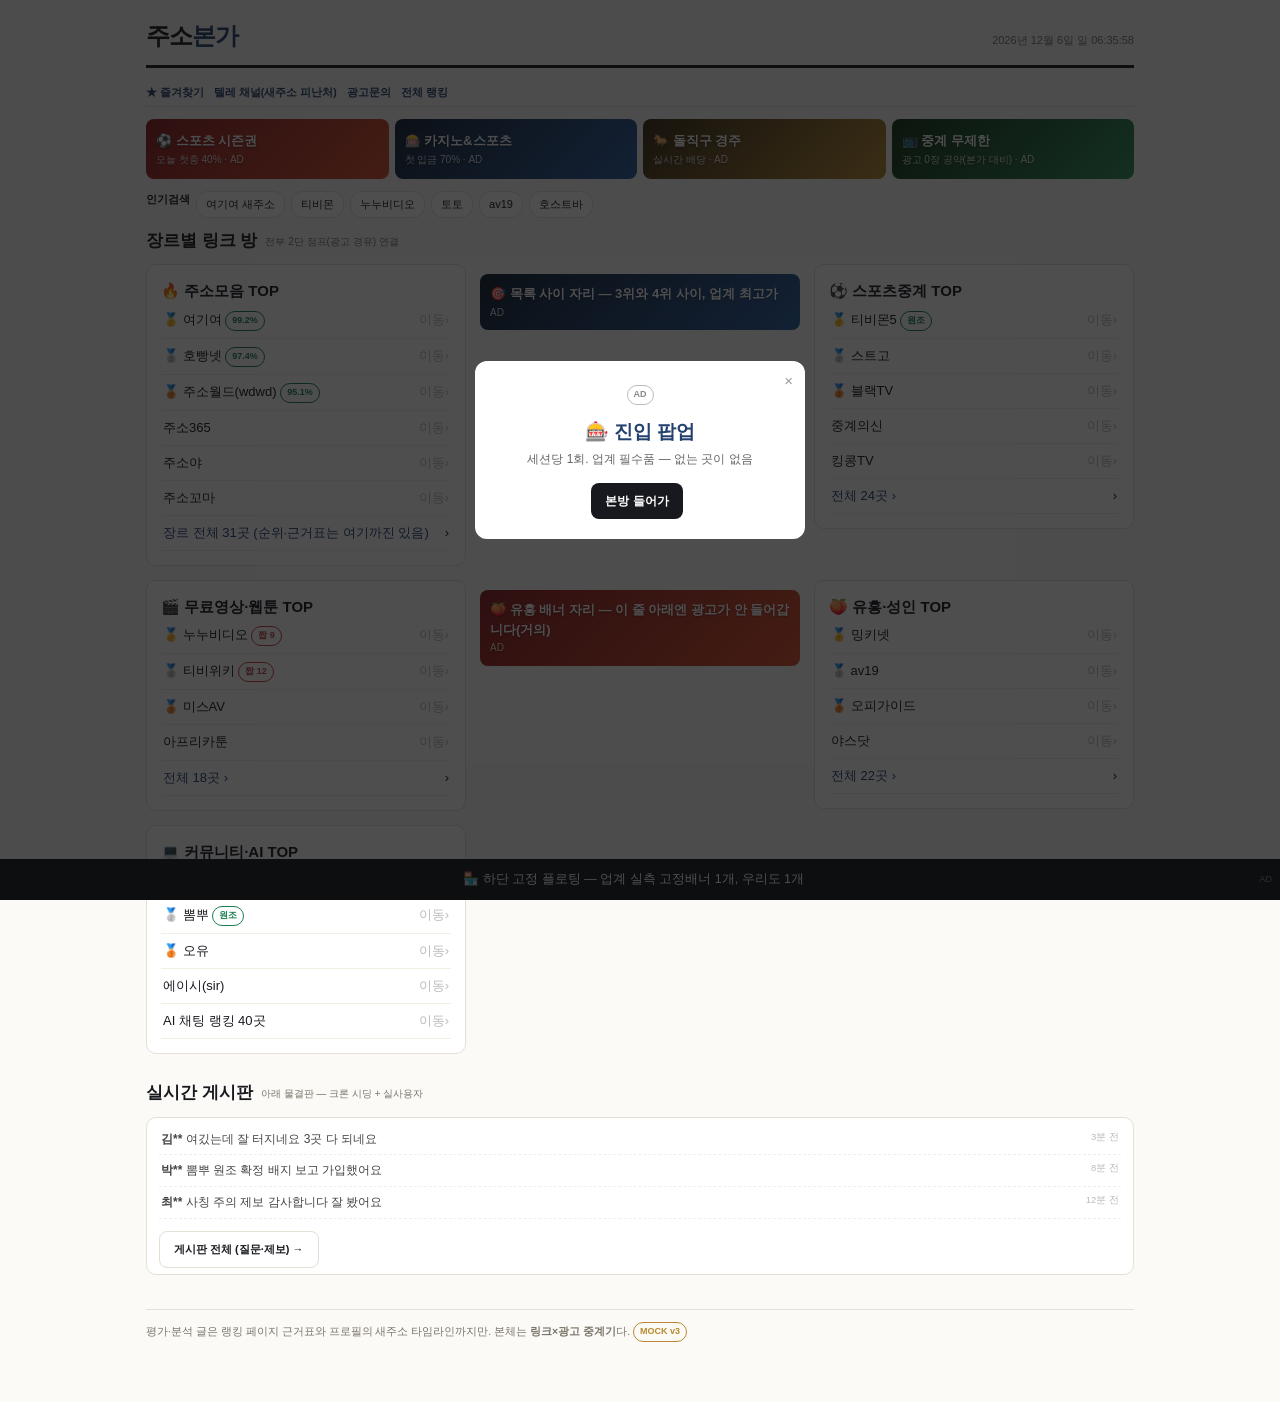
==== commit 0108bee4: "desktop: 배너 4한줄 고정" ====
--- a/index.html
+++ b/index.html
@@ -1,5 +1,6 @@
 <!DOCTYPE html><html lang="ko"><head><meta charset="utf-8"><meta name="viewport" content="width=device-width,initial-scale=1"><meta name="theme-color" content="#17191e"><meta name="robots" content="noindex,nofollow"><title>주소본가 — 링크 중계기</title><link rel="stylesheet" href="style.css">
-<style>.bannerrow{display:grid;grid-template-columns:1fr 1fr;gap:6px;margin:12px 0}.bn{border-radius:8px;padding:12px 10px;color:#fff;font-weight:800;font-size:13px;cursor:pointer;text-shadow:0 1px 2px rgba(0,0,0,.4)}.bn small{display:block;font-weight:400;font-size:10px;opacity:.85}.bn1{background:linear-gradient(135deg,#8c1d1d,#d94f2b)}.bn2{background:linear-gradient(135deg,#123,#2a5d9f)}.bn3{background:linear-gradient(135deg,#3a2c12,#b98a2f)}.bn4{background:linear-gradient(135deg,#123312,#2f8f5b)}.chipbar{display:flex;gap:6px;flex-wrap:wrap;margin:10px 0;font-size:11px}.chipbar a{background:#fff;border:1px solid #e4e0d6;border-radius:12px;padding:4px 9px;color:#17191e;text-decoration:none}.glist a{display:flex;justify-content:space-between;padding:7px 2px;border-bottom:1px solid #f2efe7;text-decoration:none;color:inherit;font-size:13px}#feed .fi{font-size:12px;padding:6px 2px;border-bottom:1px dashed #eee;color:#444}#feed .fi.new{animation:fade 1s;background:#fffbe9}@keyframes fade{from{opacity:0;transform:translateY(-4px)}}</style></head>
+<style>.bannerrow{display:grid;grid-template-columns:1fr 1fr;gap:6px;margin:12px 0}.bn{border-radius:8px;padding:12px 10px;color:#fff;font-weight:800;font-size:13px;cursor:pointer;text-shadow:0 1px 2px rgba(0,0,0,.4)}.bn small{display:block;font-weight:400;font-size:10px;opacity:.85}.bn1{background:linear-gradient(135deg,#8c1d1d,#d94f2b)}.bn2{background:linear-gradient(135deg,#123,#2a5d9f)}.bn3{background:linear-gradient(135deg,#3a2c12,#b98a2f)}.bn4{background:linear-gradient(135deg,#123312,#2f8f5b)}.chipbar{display:flex;gap:6px;flex-wrap:wrap;margin:10px 0;font-size:11px}.chipbar a{background:#fff;border:1px solid #e4e0d6;border-radius:12px;padding:4px 9px;color:#17191e;text-decoration:none}.glist a{display:flex;justify-content:space-between;padding:7px 2px;border-bottom:1px solid #f2efe7;text-decoration:none;color:inherit;font-size:13px}#feed .fi{font-size:12px;padding:6px 2px;border-bottom:1px dashed #eee;color:#444}#feed .fi.new{animation:fade 1s;background:#fffbe9}@keyframes fade{from{opacity:0;transform:translateY(-4px)}}@media(min-width:768px){.bannerrow{grid-template-columns:repeat(4,1fr)!important}}
+</style></head>
 <body><div class="wrap">
 <header class="top"><div class="brand">주소<b>본가</b></div><div class="tag" id="clock" style="font-variant-numeric:tabular-nums">…</div></header>
 <div class="util"><a href="#">★ 즐겨찾기</a><a href="#">텔레 채널(새주소 피난처)</a><a href="#">광고문의</a><a href="rank.html">전체 랭킹</a></div>
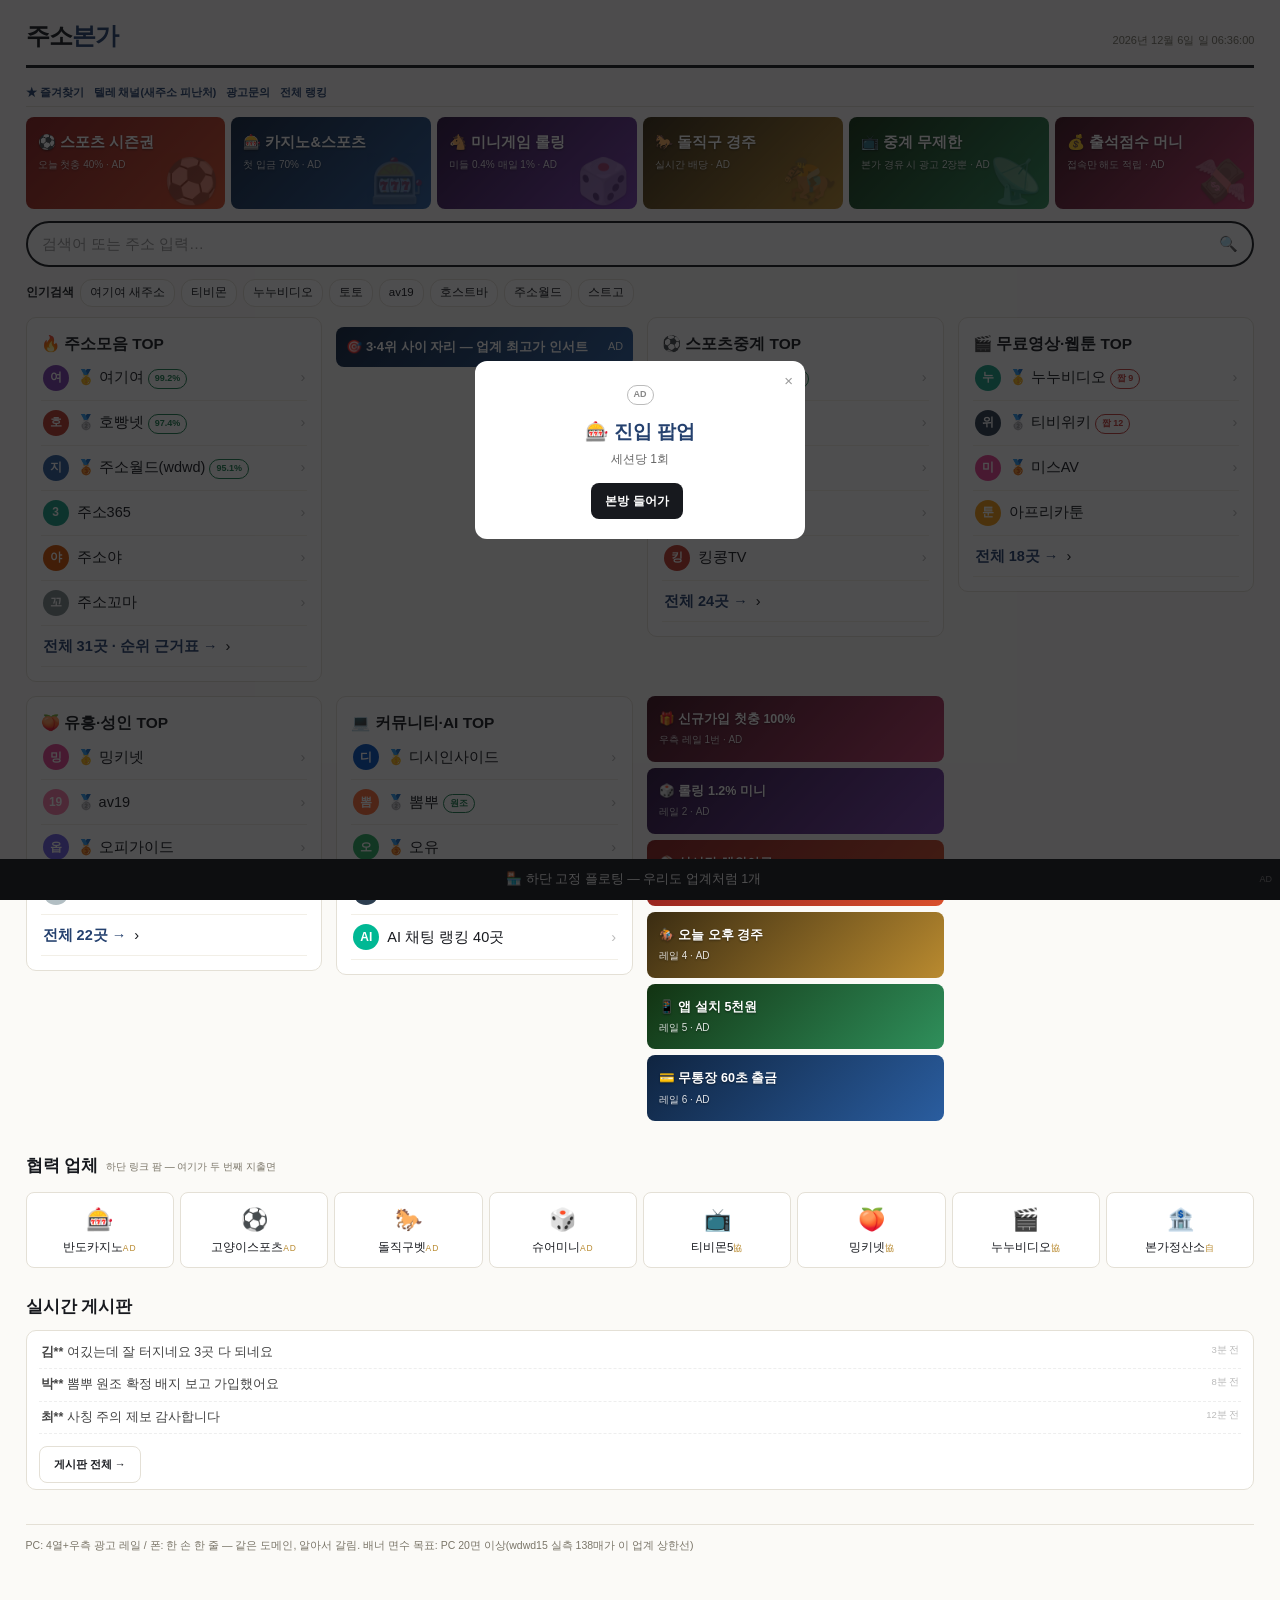
==== commit 8cf9e3a7: "v4: 데스크톱 밀도 — 98.5%폭/4열+우측 배너레일6/상단배너6/하단업체팜8/썸네일" ====
--- a/index.html
+++ b/index.html
@@ -1,84 +1,133 @@
 <!DOCTYPE html><html lang="ko"><head><meta charset="utf-8"><meta name="viewport" content="width=device-width,initial-scale=1"><meta name="theme-color" content="#17191e"><meta name="robots" content="noindex,nofollow"><title>주소본가 — 링크 중계기</title><link rel="stylesheet" href="style.css">
-<style>.bannerrow{display:grid;grid-template-columns:1fr 1fr;gap:6px;margin:12px 0}.bn{border-radius:8px;padding:12px 10px;color:#fff;font-weight:800;font-size:13px;cursor:pointer;text-shadow:0 1px 2px rgba(0,0,0,.4)}.bn small{display:block;font-weight:400;font-size:10px;opacity:.85}.bn1{background:linear-gradient(135deg,#8c1d1d,#d94f2b)}.bn2{background:linear-gradient(135deg,#123,#2a5d9f)}.bn3{background:linear-gradient(135deg,#3a2c12,#b98a2f)}.bn4{background:linear-gradient(135deg,#123312,#2f8f5b)}.chipbar{display:flex;gap:6px;flex-wrap:wrap;margin:10px 0;font-size:11px}.chipbar a{background:#fff;border:1px solid #e4e0d6;border-radius:12px;padding:4px 9px;color:#17191e;text-decoration:none}.glist a{display:flex;justify-content:space-between;padding:7px 2px;border-bottom:1px solid #f2efe7;text-decoration:none;color:inherit;font-size:13px}#feed .fi{font-size:12px;padding:6px 2px;border-bottom:1px dashed #eee;color:#444}#feed .fi.new{animation:fade 1s;background:#fffbe9}@keyframes fade{from{opacity:0;transform:translateY(-4px)}}@media(min-width:768px){.bannerrow{grid-template-columns:repeat(4,1fr)!important}}
+<style>
+.bannerrow{display:grid;grid-template-columns:1fr 1fr;gap:6px;margin:10px 0}
+.bn{border-radius:8px;padding:14px 12px;color:#fff;font-weight:800;font-size:14px;cursor:pointer;text-shadow:0 1px 2px rgba(0,0,0,.45);min-height:76px;position:relative;overflow:hidden}
+.bn .em{position:absolute;right:6px;bottom:-6px;font-size:44px;opacity:.35}
+.bn small{display:block;font-weight:400;font-size:10px;opacity:.85;margin-top:3px}
+.bn1{background:linear-gradient(135deg,#8c1d1d,#d94f2b)}.bn2{background:linear-gradient(135deg,#0f2440,#2a5d9f)}.bn3{background:linear-gradient(135deg,#3a2c12,#b98a2f)}.bn4{background:linear-gradient(135deg,#123312,#2f8f5b)}.bn5{background:linear-gradient(135deg,#2c1240,#7b3fb0)}.bn6{background:linear-gradient(135deg,#40121f,#c23b6b)}
+.chipbar{display:flex;gap:6px;flex-wrap:wrap;margin:10px 0;font-size:11.5px;align-items:center}
+.chipbar a{background:#fff;border:1px solid #e4e0d6;border-radius:12px;padding:4px 9px;color:#17191e;text-decoration:none}
+#layout{display:block}.rail{display:none}
+.rail .bn{min-height:64px;font-size:12.5px;margin-bottom:6px}
+.glist a{display:flex;align-items:center;gap:8px;padding:7px 2px;border-bottom:1px solid #f2efe7;text-decoration:none;color:inherit;font-size:13.5px}
+.th{width:26px;height:26px;border-radius:50%;color:#fff;font-size:12px;font-weight:800;display:inline-flex;align-items:center;justify-content:center;flex:none}
+.ins{border-radius:8px;padding:10px;margin:10px 0;color:#fff;font-weight:800;font-size:13px;cursor:pointer;display:flex;justify-content:space-between;align-items:center}
+.adgrid{display:grid;grid-template-columns:repeat(4,1fr);gap:6px;margin:12px 0}
+.adg{background:#fff;border:1px solid #e4e0d6;border-radius:8px;padding:10px 6px;text-align:center;font-size:11.5px;cursor:pointer}
+.adg .em{font-size:22px;display:block;margin-bottom:2px}
+.adg small{color:#b98a2f;font-size:8.5px;letter-spacing:1px}
+#feed .fi{font-size:12.5px;padding:6px 2px;border-bottom:1px dashed #eee;color:#444}#feed .fi.new{animation:fade 1s;background:#fffbe9}@keyframes fade{from{opacity:0}}
+.searchbar{background:#fff;border:2px solid #17191e;border-radius:24px;padding:9px 14px;font-size:13px;display:flex;justify-content:space-between;color:#999;margin:12px 0}
+@media(min-width:1000px){
+ .wrap{max-width:1440px;width:98.5%;font-size:15.5px}
+ #layout{display:grid;grid-template-columns:repeat(4,1fr);gap:14px;align-items:start}
+ #genres{display:contents}
+ #layout>.card,#layout>.ins{margin:0}
+ .rail{display:block;grid-column:auto}
+ .bannerrow{grid-template-columns:repeat(6,1fr)}.bn{min-height:92px;font-size:14.5px}
+ .adgrid{grid-template-columns:repeat(8,1fr)}
+ .glist a{font-size:14.5px;padding:9px 2px}
+ .searchbar{font-size:15px}
+}
 </style></head>
 <body><div class="wrap">
 <header class="top"><div class="brand">주소<b>본가</b></div><div class="tag" id="clock" style="font-variant-numeric:tabular-nums">…</div></header>
 <div class="util"><a href="#">★ 즐겨찾기</a><a href="#">텔레 채널(새주소 피난처)</a><a href="#">광고문의</a><a href="rank.html">전체 랭킹</a></div>
 
 <div class="bannerrow">
-<div class="bn bn1" onclick="return gotoSite('#')">⚽ 스포츠 시즌권<small>오늘 첫충 40% · AD</small></div>
-<div class="bn bn2" onclick="return gotoSite('#')">🎰 카지노&스포츠<small>첫 입금 70% · AD</small></div>
-<div class="bn bn3" onclick="return gotoSite('#')">🐎 돌직구 경주<small>실시간 배당 · AD</small></div>
-<div class="bn bn4" onclick="return gotoSite('#')">📺 중계 무제한<small>광고 0장 공약(본가 대비) · AD</small></div>
+<div class="bn bn1" onclick="return gotoSite('#')">⚽ 스포츠 시즌권<small>오늘 첫충 40% · AD</small><span class="em">⚽</span></div>
+<div class="bn bn2" onclick="return gotoSite('#')">🎰 카지노&스포츠<small>첫 입금 70% · AD</small><span class="em">🎰</span></div>
+<div class="bn bn5" onclick="return gotoSite('#')">🐴 미니게임 롤링<small>미들 0.4% 매일 1% · AD</small><span class="em">🎲</span></div>
+<div class="bn bn3" onclick="return gotoSite('#')">🐎 돌직구 경주<small>실시간 배당 · AD</small><span class="em">🏇</span></div>
+<div class="bn bn4" onclick="return gotoSite('#')">📺 중계 무제한<small>본가 경유 시 광고 2장뿐 · AD</small><span class="em">📡</span></div>
+<div class="bn bn6" onclick="return gotoSite('#')">💰 출석점수 머니<small>접속만 해도 적립 · AD</small><span class="em">💸</span></div>
 </div>
 
-<div class="chipbar"><b style="font-size:11px">인기검색</b><a href="#">여기여 새주소</a><a href="#">티비몬</a><a href="#">누누비디오</a><a href="#">토토</a><a href="#">av19</a><a href="#">호스트바</a></div>
+<div class="searchbar"><span>검색어 또는 주소 입력…</span><span>🔍</span></div>
+<div class="chipbar"><b>인기검색</b><a href="#">여기여 새주소</a><a href="#">티비몬</a><a href="#">누누비디오</a><a href="#">토토</a><a href="#">av19</a><a href="#">호스트바</a><a href="#">주소월드</a><a href="#">스트고</a></div>
 
-<h2 style="margin-top:8px">장르별 링크 방 <span class="en">전부 2단 점프(광고 경유) 연결</span></h2>
-
+<div id="layout">
 <div id="genres">
 <div class="card"><b>🔥 주소모음 TOP</b><div class="glist">
-<a onclick="return gotoSite('https://yugiyu7.com')"><span>🥇 여기여 <span class="badge">99.2%</span></span><span style="color:#bbb">이동›</span></a>
-<a onclick="return gotoSite('https://hoppang.net')"><span>🥈 호빵넷 <span class="badge">97.4%</span></span><span style="color:#bbb">이동›</span></a>
-<a onclick="return gotoSite('#')"><span>🥉 주소월드(wdwd) <span class="badge">95.1%</span></span><span style="color:#bbb">이동›</span></a>
-<a onclick="return gotoSite('#')"><span>주소365</span><span style="color:#bbb">이동›</span></a>
-<a onclick="return gotoSite('#')"><span>주소야</span><span style="color:#bbb">이동›</span></a>
-<a onclick="return gotoSite('#')"><span>주소꼬마</span><span style="color:#bbb">이동›</span></a>
-<a onclick="return gotoSite('profile.html')"><span style="color:#24406e">장르 전체 31곳 (순위·근거표는 여기까진 있음)</span><span>›</span></a>
+<a onclick="return gotoSite('https://yugiyu7.com')"><span class="th" style="background:#7b3fb0">여</span><span>🥇 여기여 <span class="badge">99.2%</span></span><span style="margin-left:auto;color:#bbb">›</span></a>
+<a onclick="return gotoSite('https://hoppang.net')"><span class="th" style="background:#c0392b">호</span><span>🥈 호빵넷 <span class="badge">97.4%</span></span><span style="margin-left:auto;color:#bbb">›</span></a>
+<a onclick="return gotoSite('#')"><span class="th" style="background:#2a5d9f">지</span><span>🥉 주소월드(wdwd) <span class="badge">95.1%</span></span><span style="margin-left:auto;color:#bbb">›</span></a>
+<a onclick="return gotoSite('#')"><span class="th" style="background:#16a085">3</span><span>주소365</span><span style="margin-left:auto;color:#bbb">›</span></a>
+<a onclick="return gotoSite('#')"><span class="th" style="background:#d35400">야</span><span>주소야</span><span style="margin-left:auto;color:#bbb">›</span></a>
+<a onclick="return gotoSite('#')"><span class="th" style="background:#7f8c8d">꼬</span><span>주소꼬마</span><span style="margin-left:auto;color:#bbb">›</span></a>
+<a onclick="return gotoSite('rank.html')"><span style="color:#24406e;font-weight:600">전체 31곳 · 순위 근거표 →</span><span>›</span></a>
 </div></div>
-
-<div class="bn bn2" style="margin:10px 0;padding:10px" onclick="return gotoSite('#')">🎯 목록 사이 자리 — 3위와 4위 사이, 업계 최고가 <small>AD</small></div>
+<div class="ins bn2" onclick="return gotoSite('#')"><span>🎯 3·4위 사이 자리 — 업계 최고가 인서트</span><small style="font-weight:400">AD</small></div>
 
 <div class="card"><b>⚽ 스포츠중계 TOP</b><div class="glist">
-<a onclick="return gotoSite('#')"><span>🥇 티비몬5 <span class="badge">원조</span></span><span style="color:#bbb">이동›</span></a>
-<a onclick="return gotoSite('#')"><span>🥈 스트고</span><span style="color:#bbb">이동›</span></a>
-<a onclick="return gotoSite('#')"><span>🥉 블랙TV</span><span style="color:#bbb">이동›</span></a>
-<a onclick="return gotoSite('#')"><span>중계의신</span><span style="color:#bbb">이동›</span></a>
-<a onclick="return gotoSite('#')"><span>킹콩TV</span><span style="color:#bbb">이동›</span></a>
-<a onclick="return gotoSite('rank.html')"><span style="color:#24406e">전체 24곳 ›</span><span>›</span></a>
+<a onclick="return gotoSite('#')"><span class="th" style="background:#e67e22">몬</span><span>🥇 티비몬5 <span class="badge">원조</span></span><span style="margin-left:auto;color:#bbb">›</span></a>
+<a onclick="return gotoSite('#')"><span class="th" style="background:#2980b9">스</span><span>🥈 스트고</span><span style="margin-left:auto;color:#bbb">›</span></a>
+<a onclick="return gotoSite('#')"><span class="th" style="background:#27ae60">블</span><span>🥉 블랙TV</span><span style="margin-left:auto;color:#bbb">›</span></a>
+<a onclick="return gotoSite('#')"><span class="th" style="background:#8e44ad">신</span><span>중계의신</span><span style="margin-left:auto;color:#bbb">›</span></a>
+<a onclick="return gotoSite('#')"><span class="th" style="background:#c0392b">킹</span><span>킹콩TV</span><span style="margin-left:auto;color:#bbb">›</span></a>
+<a onclick="return gotoSite('rank.html')"><span style="color:#24406e;font-weight:600">전체 24곳 →</span><span>›</span></a>
 </div></div>
 
 <div class="card"><b>🎬 무료영상·웹툰 TOP</b><div class="glist">
-<a onclick="return gotoSite('#')"><span>🥇 누누비디오 <span class="badge" style="border-color:#c73e3a;color:#c73e3a">짭 9</span></span><span style="color:#bbb">이동›</span></a>
-<a onclick="return gotoSite('#')"><span>🥈 티비위키 <span class="badge" style="border-color:#c73e3a;color:#c73e3a">짭 12</span></span><span style="color:#bbb">이동›</span></a>
-<a onclick="return gotoSite('#')"><span>🥉 미스AV</span><span style="color:#bbb">이동›</span></a>
-<a onclick="return gotoSite('#')"><span>아프리카툰</span><span style="color:#bbb">이동›</span></a>
-<a onclick="return gotoSite('rank.html')"><span style="color:#24406e">전체 18곳 ›</span><span>›</span></a>
+<a onclick="return gotoSite('#')"><span class="th" style="background:#16a085">누</span><span>🥇 누누비디오 <span class="badge" style="border-color:#c73e3a;color:#c73e3a">짭 9</span></span><span style="margin-left:auto;color:#bbb">›</span></a>
+<a onclick="return gotoSite('#')"><span class="th" style="background:#2c3e50">위</span><span>🥈 티비위키 <span class="badge" style="border-color:#c73e3a;color:#c73e3a">짭 12</span></span><span style="margin-left:auto;color:#bbb">›</span></a>
+<a onclick="return gotoSite('#')"><span class="th" style="background:#e84393">미</span><span>🥉 미스AV</span><span style="margin-left:auto;color:#bbb">›</span></a>
+<a onclick="return gotoSite('#')"><span class="th" style="background:#f39c12">툰</span><span>아프리카툰</span><span style="margin-left:auto;color:#bbb">›</span></a>
+<a onclick="return gotoSite('rank.html')"><span style="color:#24406e;font-weight:600">전체 18곳 →</span><span>›</span></a>
 </div></div>
 
-<div class="bn bn1" style="margin:10px 0;padding:10px" onclick="return gotoSite('#')">🍑 유흥 배너 자리 — 이 줄 아래엔 광고가 안 들어갑니다(거의) <small>AD</small></div>
-
 <div class="card"><b>🍑 유흥·성인 TOP</b><div class="glist">
-<a onclick="return gotoSite('#')"><span>🥇 밍키넷</span><span style="color:#bbb">이동›</span></a>
-<a onclick="return gotoSite('#')"><span>🥈 av19</span><span style="color:#bbb">이동›</span></a>
-<a onclick="return gotoSite('#')"><span>🥉 오피가이드</span><span style="color:#bbb">이동›</span></a>
-<a onclick="return gotoSite('#')"><span>야스닷</span><span style="color:#bbb">이동›</span></a>
-<a onclick="return gotoSite('rank.html')"><span style="color:#24406e">전체 22곳 ›</span><span>›</span></a>
+<a onclick="return gotoSite('#')"><span class="th" style="background:#e84393">밍</span><span>🥇 밍키넷</span><span style="margin-left:auto;color:#bbb">›</span></a>
+<a onclick="return gotoSite('#')"><span class="th" style="background:#fd79a8">19</span><span>🥈 av19</span><span style="margin-left:auto;color:#bbb">›</span></a>
+<a onclick="return gotoSite('#')"><span class="th" style="background:#6c5ce7">옵</span><span>🥉 오피가이드</span><span style="margin-left:auto;color:#bbb">›</span></a>
+<a onclick="return gotoSite('#')"><span class="th" style="background:#b2bec3">야</span><span>야스닷</span><span style="margin-left:auto;color:#bbb">›</span></a>
+<a onclick="return gotoSite('rank.html')"><span style="color:#24406e;font-weight:600">전체 22곳 →</span><span>›</span></a>
 </div></div>
 
 <div class="card"><b>💻 커뮤니티·AI TOP</b><div class="glist">
-<a onclick="return gotoSite('https://www.dcinside.com/')"><span>🥇 디시인사이드</span><span style="color:#bbb">이동›</span></a>
-<a onclick="return gotoSite('https://www.ppomppu.co.kr/')"><span>🥈 뽐뿌 <span class="badge">원조</span></span><span style="color:#bbb">이동›</span></a>
-<a onclick="return gotoSite('https://www.ohou.co.kr/')"><span>🥉 오유</span><span style="color:#bbb">이동›</span></a>
-<a onclick="return gotoSite('https://sir.kr')"><span>에이시(sir)</span><span style="color:#bbb">이동›</span></a>
-<a onclick="return gotoSite('#')"><span>AI 채팅 랭킹 40곳</span><span style="color:#bbb">이동›</span></a>
+<a onclick="return gotoSite('https://www.dcinside.com/')"><span class="th" style="background:#0052c3">디</span><span>🥇 디시인사이드</span><span style="margin-left:auto;color:#bbb">›</span></a>
+<a onclick="return gotoSite('https://www.ppomppu.co.kr/')"><span class="th" style="background:#ff6b35">뽐</span><span>🥈 뽐뿌 <span class="badge">원조</span></span><span style="margin-left:auto;color:#bbb">›</span></a>
+<a onclick="return gotoSite('https://www.ohou.co.kr/')"><span class="th" style="background:#27ae60">오</span><span>🥉 오유</span><span style="margin-left:auto;color:#bbb">›</span></a>
+<a onclick="return gotoSite('https://sir.kr')"><span class="th" style="background:#2c3e50">시</span><span>에이시(sir)</span><span style="margin-left:auto;color:#bbb">›</span></a>
+<a onclick="return gotoSite('#')"><span class="th" style="background:#00b894">AI</span><span>AI 채팅 랭킹 40곳</span><span style="margin-left:auto;color:#bbb">›</span></a>
 </div></div>
-
 </div>
 
-<h2>실시간 게시판 <span class="en">아래 물결판 — 크론 시딩 + 실사용자</span></h2>
+<div class="rail">
+<div class="bn bn6" onclick="return gotoSite('#')">🎁 신규가입 첫충 100%<small>우측 레일 1번 · AD</small></div>
+<div class="bn bn5" onclick="return gotoSite('#')">🎲 롤링 1.2% 미니<small>레일 2 · AD</small></div>
+<div class="bn bn1" onclick="return gotoSite('#')">⚾ 실시간 해외야구<small>레일 3 · AD</small></div>
+<div class="bn bn3" onclick="return gotoSite('#')">🏇 오늘 오후 경주<small>레일 4 · AD</small></div>
+<div class="bn bn4" onclick="return gotoSite('#')">📱 앱 설치 5천원<small>레일 5 · AD</small></div>
+<div class="bn bn2" onclick="return gotoSite('#')">💳 무통장 60초 출금<small>레일 6 · AD</small></div>
+</div>
+</div>
+
+<h2>협력 업체 <span class="en">하단 링크 팜 — 여기가 두 번째 지출면</span></h2>
+<div class="adgrid">
+<div class="adg" onclick="return gotoSite('#')"><span class="em">🎰</span>반도카지노<small>AD</small></div>
+<div class="adg" onclick="return gotoSite('#')"><span class="em">⚽</span>고양이스포츠<small>AD</small></div>
+<div class="adg" onclick="return gotoSite('#')"><span class="em">🐎</span>돌직구벳<small>AD</small></div>
+<div class="adg" onclick="return gotoSite('#')"><span class="em">🎲</span>슈어미니<small>AD</small></div>
+<div class="adg" onclick="return gotoSite('#')"><span class="em">📺</span>티비몬5<small>協</small></div>
+<div class="adg" onclick="return gotoSite('#')"><span class="em">🍑</span>밍키넷<small>協</small></div>
+<div class="adg" onclick="return gotoSite('#')"><span class="em">🎬</span>누누비디오<small>協</small></div>
+<div class="adg" onclick="return gotoSite('#')"><span class="em">🏦</span>본가정산소<small>自</small></div>
+</div>
+
+<h2>실시간 게시판</h2>
 <div class="card" style="padding:6px 12px">
 <div id="feed">
 <div class="fi"><b>김**</b> 여깄는데 잘 터지네요 3곳 다 되네요 <span style="float:right;color:#bbb;font-size:9.5px">3분 전</span></div>
 <div class="fi"><b>박**</b> 뽐뿌 원조 확정 배지 보고 가입했어요 <span style="float:right;color:#bbb;font-size:9.5px">8분 전</span></div>
-<div class="fi"><b>최**</b> 사칭 주의 제보 감사합니다 잘 봤어요 <span style="float:right;color:#bbb;font-size:9.5px">12분 전</span></div>
+<div class="fi"><b>최**</b> 사칭 주의 제보 감사합니다 <span style="float:right;color:#bbb;font-size:9.5px">12분 전</span></div>
 </div>
-<div style="margin-top:8px"><a class="btn ghost" style="font-size:11px" href="qna.html">게시판 전체 (질문·제보) →</a></div>
+<div style="margin-top:8px"><a class="btn ghost" style="font-size:11px" href="qna.html">게시판 전체 →</a></div>
 </div>
 
-<footer>평가·분석 글은 랭킹 페이지 근거표와 프로필의 새주소 타임라인까지만. 본체는 <b>링크×광고 중계기</b>다. <span class="badge mock">MOCK v3</span></footer>
+<footer>PC: 4열+우측 광고 레일 / 폰: 한 손 한 줄 — 같은 도메인, 알아서 갈림. 배너 면수 목표: PC 20면 이상(wdwd15 실측 138매가 이 업계 상한선)</footer>
 </div>
-<div class="fab" onclick="return gotoSite('#')">🏪 하단 고정 플로팅 — 업계 실측 고정배너 1개, 우리도 1개 <small>AD</small></div>
-<div id="epop"><div class="ovlc" style="background:#fff;border-radius:12px;max-width:330px;width:88%;padding:20px;text-align:center;position:relative"><span class="tagx" onclick="return closeEntry()" style="position:absolute;top:8px;right:12px;color:#999">×</span><span class="badge ad">AD</span><div style="font-size:19px;font-weight:800;margin:12px 0 4px;color:#24406e">🎰 진입 팝업</div><div style="font-size:12px;color:#666">세션당 1회. 업계 필수품 — 없는 곳이 없음</div><div style="margin-top:10px"><a class="btn" style="font-size:12px" onclick="return closeEntry()">본방 들어가</a></div></div></div>
+<div class="fab" onclick="return gotoSite('#')">🏪 하단 고정 플로팅 — 우리도 업계처럼 1개 <small>AD</small></div>
+<div id="epop"><div class="ovlc" style="background:#fff;border-radius:12px;max-width:330px;width:88%;padding:20px;text-align:center;position:relative"><span class="tagx" onclick="return closeEntry()" style="position:absolute;top:8px;right:12px;color:#999">×</span><span class="badge ad">AD</span><div style="font-size:19px;font-weight:800;margin:12px 0 4px;color:#24406e">🎰 진입 팝업</div><div style="font-size:12px;color:#666">세션당 1회</div><div style="margin-top:10px"><a class="btn" style="font-size:12px" onclick="return closeEntry()">본방 들어가</a></div></div></div>
 <script src="adstack.js"></script>
 </body></html>
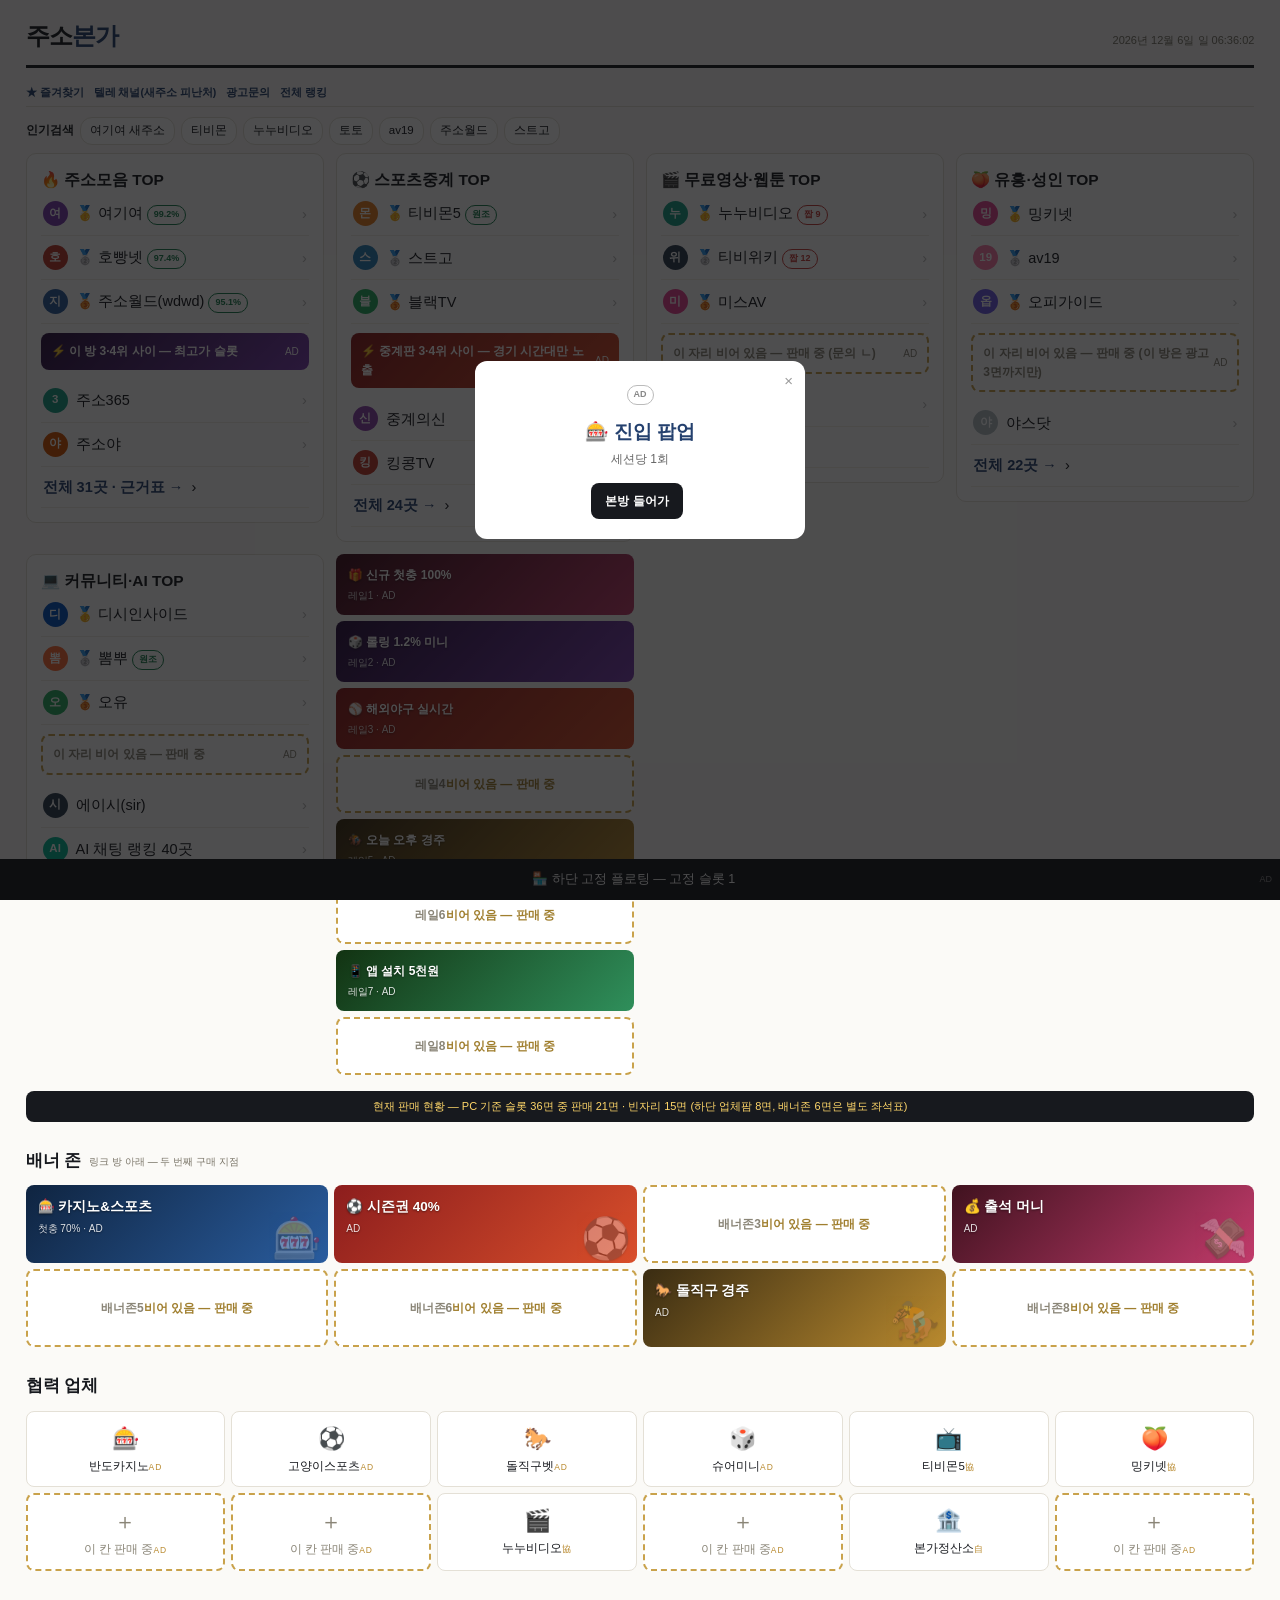
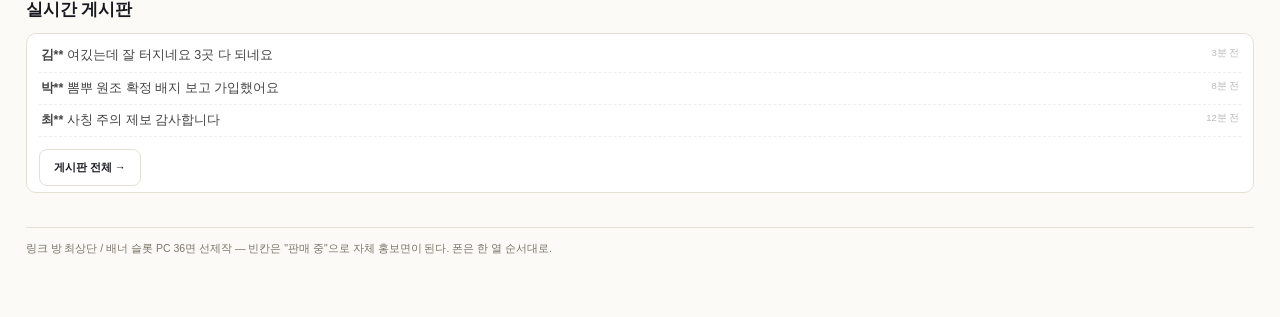
==== commit a9b74905: "v5: 링크방 최상단 + 배너 슬롯 36면 선제작(빈칸=판매중 자사 홍보)" ====
--- a/index.html
+++ b/index.html
@@ -1,50 +1,42 @@
 <!DOCTYPE html><html lang="ko"><head><meta charset="utf-8"><meta name="viewport" content="width=device-width,initial-scale=1"><meta name="theme-color" content="#17191e"><meta name="robots" content="noindex,nofollow"><title>주소본가 — 링크 중계기</title><link rel="stylesheet" href="style.css">
 <style>
-.bannerrow{display:grid;grid-template-columns:1fr 1fr;gap:6px;margin:10px 0}
-.bn{border-radius:8px;padding:14px 12px;color:#fff;font-weight:800;font-size:14px;cursor:pointer;text-shadow:0 1px 2px rgba(0,0,0,.45);min-height:76px;position:relative;overflow:hidden}
-.bn .em{position:absolute;right:6px;bottom:-6px;font-size:44px;opacity:.35}
+.topstrip{display:grid;grid-template-columns:1fr 1fr;gap:6px;margin:8px 0}
+.bn{border-radius:8px;padding:12px;color:#fff;font-weight:800;font-size:13.5px;cursor:pointer;text-shadow:0 1px 2px rgba(0,0,0,.45);min-height:64px;position:relative;overflow:hidden}
+.bn .em{position:absolute;right:6px;bottom:-6px;font-size:40px;opacity:.32}
 .bn small{display:block;font-weight:400;font-size:10px;opacity:.85;margin-top:3px}
 .bn1{background:linear-gradient(135deg,#8c1d1d,#d94f2b)}.bn2{background:linear-gradient(135deg,#0f2440,#2a5d9f)}.bn3{background:linear-gradient(135deg,#3a2c12,#b98a2f)}.bn4{background:linear-gradient(135deg,#123312,#2f8f5b)}.bn5{background:linear-gradient(135deg,#2c1240,#7b3fb0)}.bn6{background:linear-gradient(135deg,#40121f,#c23b6b)}
-.chipbar{display:flex;gap:6px;flex-wrap:wrap;margin:10px 0;font-size:11.5px;align-items:center}
+.bn.empty{background:#fff;border:2px dashed #c9a24b;color:#8a8577;text-shadow:none;font-weight:600;font-size:12px;display:flex;align-items:center;justify-content:center;text-align:center}
+.bn.empty b{color:#a07f2f}
+.chipbar{display:flex;gap:6px;flex-wrap:wrap;margin:8px 0;font-size:11.5px;align-items:center}
 .chipbar a{background:#fff;border:1px solid #e4e0d6;border-radius:12px;padding:4px 9px;color:#17191e;text-decoration:none}
-#layout{display:block}.rail{display:none}
-.rail .bn{min-height:64px;font-size:12.5px;margin-bottom:6px}
+#layout{display:block}.rail{display:none}.rail .bn{min-height:58px;font-size:12px;margin-bottom:6px}
 .glist a{display:flex;align-items:center;gap:8px;padding:7px 2px;border-bottom:1px solid #f2efe7;text-decoration:none;color:inherit;font-size:13.5px}
-.th{width:26px;height:26px;border-radius:50%;color:#fff;font-size:12px;font-weight:800;display:inline-flex;align-items:center;justify-content:center;flex:none}
-.ins{border-radius:8px;padding:10px;margin:10px 0;color:#fff;font-weight:800;font-size:13px;cursor:pointer;display:flex;justify-content:space-between;align-items:center}
+.th{width:25px;height:25px;border-radius:50%;color:#fff;font-size:11.5px;font-weight:800;display:inline-flex;align-items:center;justify-content:center;flex:none}
+.ins{border-radius:8px;padding:9px 10px;margin:9px 0;color:#fff;font-weight:700;font-size:12px;cursor:pointer;display:flex;justify-content:space-between;align-items:center}
+.ins.empty{background:#fff;border:2px dashed #c9a24b;color:#8a8577}
 .adgrid{display:grid;grid-template-columns:repeat(4,1fr);gap:6px;margin:12px 0}
 .adg{background:#fff;border:1px solid #e4e0d6;border-radius:8px;padding:10px 6px;text-align:center;font-size:11.5px;cursor:pointer}
+.adg.empty{border:2px dashed #c9a24b;color:#8a8577}
 .adg .em{font-size:22px;display:block;margin-bottom:2px}
 .adg small{color:#b98a2f;font-size:8.5px;letter-spacing:1px}
 #feed .fi{font-size:12.5px;padding:6px 2px;border-bottom:1px dashed #eee;color:#444}#feed .fi.new{animation:fade 1s;background:#fffbe9}@keyframes fade{from{opacity:0}}
-.searchbar{background:#fff;border:2px solid #17191e;border-radius:24px;padding:9px 14px;font-size:13px;display:flex;justify-content:space-between;color:#999;margin:12px 0}
+.slotline{background:#17191e;color:#ffd76a;font-size:11px;text-align:center;border-radius:8px;padding:7px;margin:10px 0}
 @media(min-width:1000px){
  .wrap{max-width:1440px;width:98.5%;font-size:15.5px}
- #layout{display:grid;grid-template-columns:repeat(4,1fr);gap:14px;align-items:start}
+ #layout{display:grid;grid-template-columns:repeat(4,1fr);gap:12px;align-items:start}
  #genres{display:contents}
  #layout>.card,#layout>.ins{margin:0}
- .rail{display:block;grid-column:auto}
- .bannerrow{grid-template-columns:repeat(6,1fr)}.bn{min-height:92px;font-size:14.5px}
- .adgrid{grid-template-columns:repeat(8,1fr)}
+ .rail{display:block}
+ .topstrip{grid-template-columns:repeat(4,1fr)}.bn{min-height:78px}
+ .adgrid{grid-template-columns:repeat(6,1fr)}
  .glist a{font-size:14.5px;padding:9px 2px}
- .searchbar{font-size:15px}
 }
 </style></head>
 <body><div class="wrap">
 <header class="top"><div class="brand">주소<b>본가</b></div><div class="tag" id="clock" style="font-variant-numeric:tabular-nums">…</div></header>
 <div class="util"><a href="#">★ 즐겨찾기</a><a href="#">텔레 채널(새주소 피난처)</a><a href="#">광고문의</a><a href="rank.html">전체 랭킹</a></div>
 
-<div class="bannerrow">
-<div class="bn bn1" onclick="return gotoSite('#')">⚽ 스포츠 시즌권<small>오늘 첫충 40% · AD</small><span class="em">⚽</span></div>
-<div class="bn bn2" onclick="return gotoSite('#')">🎰 카지노&스포츠<small>첫 입금 70% · AD</small><span class="em">🎰</span></div>
-<div class="bn bn5" onclick="return gotoSite('#')">🐴 미니게임 롤링<small>미들 0.4% 매일 1% · AD</small><span class="em">🎲</span></div>
-<div class="bn bn3" onclick="return gotoSite('#')">🐎 돌직구 경주<small>실시간 배당 · AD</small><span class="em">🏇</span></div>
-<div class="bn bn4" onclick="return gotoSite('#')">📺 중계 무제한<small>본가 경유 시 광고 2장뿐 · AD</small><span class="em">📡</span></div>
-<div class="bn bn6" onclick="return gotoSite('#')">💰 출석점수 머니<small>접속만 해도 적립 · AD</small><span class="em">💸</span></div>
-</div>
-
-<div class="searchbar"><span>검색어 또는 주소 입력…</span><span>🔍</span></div>
-<div class="chipbar"><b>인기검색</b><a href="#">여기여 새주소</a><a href="#">티비몬</a><a href="#">누누비디오</a><a href="#">토토</a><a href="#">av19</a><a href="#">호스트바</a><a href="#">주소월드</a><a href="#">스트고</a></div>
+<div class="chipbar"><b>인기검색</b><a href="#">여기여 새주소</a><a href="#">티비몬</a><a href="#">누누비디오</a><a href="#">토토</a><a href="#">av19</a><a href="#">주소월드</a><a href="#">스트고</a></div>
 
 <div id="layout">
 <div id="genres">
@@ -52,17 +44,17 @@
 <a onclick="return gotoSite('https://yugiyu7.com')"><span class="th" style="background:#7b3fb0">여</span><span>🥇 여기여 <span class="badge">99.2%</span></span><span style="margin-left:auto;color:#bbb">›</span></a>
 <a onclick="return gotoSite('https://hoppang.net')"><span class="th" style="background:#c0392b">호</span><span>🥈 호빵넷 <span class="badge">97.4%</span></span><span style="margin-left:auto;color:#bbb">›</span></a>
 <a onclick="return gotoSite('#')"><span class="th" style="background:#2a5d9f">지</span><span>🥉 주소월드(wdwd) <span class="badge">95.1%</span></span><span style="margin-left:auto;color:#bbb">›</span></a>
+<div class="ins bn5"><span>⚡ 이 방 3·4위 사이 — 최고가 슬롯</span><small style="font-weight:400">AD</small></div>
 <a onclick="return gotoSite('#')"><span class="th" style="background:#16a085">3</span><span>주소365</span><span style="margin-left:auto;color:#bbb">›</span></a>
 <a onclick="return gotoSite('#')"><span class="th" style="background:#d35400">야</span><span>주소야</span><span style="margin-left:auto;color:#bbb">›</span></a>
-<a onclick="return gotoSite('#')"><span class="th" style="background:#7f8c8d">꼬</span><span>주소꼬마</span><span style="margin-left:auto;color:#bbb">›</span></a>
-<a onclick="return gotoSite('rank.html')"><span style="color:#24406e;font-weight:600">전체 31곳 · 순위 근거표 →</span><span>›</span></a>
+<a onclick="return gotoSite('rank.html')"><span style="color:#24406e;font-weight:600">전체 31곳 · 근거표 →</span><span>›</span></a>
 </div></div>
-<div class="ins bn2" onclick="return gotoSite('#')"><span>🎯 3·4위 사이 자리 — 업계 최고가 인서트</span><small style="font-weight:400">AD</small></div>
 
 <div class="card"><b>⚽ 스포츠중계 TOP</b><div class="glist">
 <a onclick="return gotoSite('#')"><span class="th" style="background:#e67e22">몬</span><span>🥇 티비몬5 <span class="badge">원조</span></span><span style="margin-left:auto;color:#bbb">›</span></a>
 <a onclick="return gotoSite('#')"><span class="th" style="background:#2980b9">스</span><span>🥈 스트고</span><span style="margin-left:auto;color:#bbb">›</span></a>
 <a onclick="return gotoSite('#')"><span class="th" style="background:#27ae60">블</span><span>🥉 블랙TV</span><span style="margin-left:auto;color:#bbb">›</span></a>
+<div class="ins bn1"><span>⚡ 중계판 3·4위 사이 — 경기 시간대만 노출</span><small style="font-weight:400">AD</small></div>
 <a onclick="return gotoSite('#')"><span class="th" style="background:#8e44ad">신</span><span>중계의신</span><span style="margin-left:auto;color:#bbb">›</span></a>
 <a onclick="return gotoSite('#')"><span class="th" style="background:#c0392b">킹</span><span>킹콩TV</span><span style="margin-left:auto;color:#bbb">›</span></a>
 <a onclick="return gotoSite('rank.html')"><span style="color:#24406e;font-weight:600">전체 24곳 →</span><span>›</span></a>
@@ -72,6 +64,7 @@
 <a onclick="return gotoSite('#')"><span class="th" style="background:#16a085">누</span><span>🥇 누누비디오 <span class="badge" style="border-color:#c73e3a;color:#c73e3a">짭 9</span></span><span style="margin-left:auto;color:#bbb">›</span></a>
 <a onclick="return gotoSite('#')"><span class="th" style="background:#2c3e50">위</span><span>🥈 티비위키 <span class="badge" style="border-color:#c73e3a;color:#c73e3a">짭 12</span></span><span style="margin-left:auto;color:#bbb">›</span></a>
 <a onclick="return gotoSite('#')"><span class="th" style="background:#e84393">미</span><span>🥉 미스AV</span><span style="margin-left:auto;color:#bbb">›</span></a>
+<div class="ins empty"><span>이 자리 비어 있음 — 판매 중 (문의 ㄴ)</span><small style="font-weight:400">AD</small></div>
 <a onclick="return gotoSite('#')"><span class="th" style="background:#f39c12">툰</span><span>아프리카툰</span><span style="margin-left:auto;color:#bbb">›</span></a>
 <a onclick="return gotoSite('rank.html')"><span style="color:#24406e;font-weight:600">전체 18곳 →</span><span>›</span></a>
 </div></div>
@@ -80,6 +73,7 @@
 <a onclick="return gotoSite('#')"><span class="th" style="background:#e84393">밍</span><span>🥇 밍키넷</span><span style="margin-left:auto;color:#bbb">›</span></a>
 <a onclick="return gotoSite('#')"><span class="th" style="background:#fd79a8">19</span><span>🥈 av19</span><span style="margin-left:auto;color:#bbb">›</span></a>
 <a onclick="return gotoSite('#')"><span class="th" style="background:#6c5ce7">옵</span><span>🥉 오피가이드</span><span style="margin-left:auto;color:#bbb">›</span></a>
+<div class="ins empty"><span>이 자리 비어 있음 — 판매 중 (이 방은 광고 3면까지만)</span><small style="font-weight:400">AD</small></div>
 <a onclick="return gotoSite('#')"><span class="th" style="background:#b2bec3">야</span><span>야스닷</span><span style="margin-left:auto;color:#bbb">›</span></a>
 <a onclick="return gotoSite('rank.html')"><span style="color:#24406e;font-weight:600">전체 22곳 →</span><span>›</span></a>
 </div></div>
@@ -88,22 +82,39 @@
 <a onclick="return gotoSite('https://www.dcinside.com/')"><span class="th" style="background:#0052c3">디</span><span>🥇 디시인사이드</span><span style="margin-left:auto;color:#bbb">›</span></a>
 <a onclick="return gotoSite('https://www.ppomppu.co.kr/')"><span class="th" style="background:#ff6b35">뽐</span><span>🥈 뽐뿌 <span class="badge">원조</span></span><span style="margin-left:auto;color:#bbb">›</span></a>
 <a onclick="return gotoSite('https://www.ohou.co.kr/')"><span class="th" style="background:#27ae60">오</span><span>🥉 오유</span><span style="margin-left:auto;color:#bbb">›</span></a>
+<div class="ins empty"><span>이 자리 비어 있음 — 판매 중</span><small style="font-weight:400">AD</small></div>
 <a onclick="return gotoSite('https://sir.kr')"><span class="th" style="background:#2c3e50">시</span><span>에이시(sir)</span><span style="margin-left:auto;color:#bbb">›</span></a>
 <a onclick="return gotoSite('#')"><span class="th" style="background:#00b894">AI</span><span>AI 채팅 랭킹 40곳</span><span style="margin-left:auto;color:#bbb">›</span></a>
 </div></div>
 </div>
 
 <div class="rail">
-<div class="bn bn6" onclick="return gotoSite('#')">🎁 신규가입 첫충 100%<small>우측 레일 1번 · AD</small></div>
-<div class="bn bn5" onclick="return gotoSite('#')">🎲 롤링 1.2% 미니<small>레일 2 · AD</small></div>
-<div class="bn bn1" onclick="return gotoSite('#')">⚾ 실시간 해외야구<small>레일 3 · AD</small></div>
-<div class="bn bn3" onclick="return gotoSite('#')">🏇 오늘 오후 경주<small>레일 4 · AD</small></div>
-<div class="bn bn4" onclick="return gotoSite('#')">📱 앱 설치 5천원<small>레일 5 · AD</small></div>
-<div class="bn bn2" onclick="return gotoSite('#')">💳 무통장 60초 출금<small>레일 6 · AD</small></div>
+<div class="bn bn6" onclick="return gotoSite('#')">🎁 신규 첫충 100%<small>레일1 · AD</small></div>
+<div class="bn bn5" onclick="return gotoSite('#')">🎲 롤링 1.2% 미니<small>레일2 · AD</small></div>
+<div class="bn bn1" onclick="return gotoSite('#')">⚾ 해외야구 실시간<small>레일3 · AD</small></div>
+<div class="bn empty">레일4<br><b>비어 있음 — 판매 중</b></div>
+<div class="bn bn3" onclick="return gotoSite('#')">🏇 오늘 오후 경주<small>레일5 · AD</small></div>
+<div class="bn empty">레일6<br><b>비어 있음 — 판매 중</b></div>
+<div class="bn bn4" onclick="return gotoSite('#')">📱 앱 설치 5천원<small>레일7 · AD</small></div>
+<div class="bn empty">레일8<br><b>비어 있음 — 판매 중</b></div>
 </div>
 </div>
 
-<h2>협력 업체 <span class="en">하단 링크 팜 — 여기가 두 번째 지출면</span></h2>
+<div class="slotline">현재 판매 현황 — PC 기준 슬롯 36면 중 판매 21면 · 빈자리 15면 (하단 업체팜 8면, 배너존 6면은 별도 좌석표)</div>
+
+<h2>배너 존 <span class="en">링크 방 아래 — 두 번째 구매 지점</span></h2>
+<div class="topstrip">
+<div class="bn bn2" onclick="return gotoSite('#')">🎰 카지노&스포츠<small>첫충 70% · AD</small><span class="em">🎰</span></div>
+<div class="bn bn1" onclick="return gotoSite('#')">⚽ 시즌권 40%<small>AD</small><span class="em">⚽</span></div>
+<div class="bn empty">배너존3<br><b>비어 있음 — 판매 중</b></div>
+<div class="bn bn6" onclick="return gotoSite('#')">💰 출석 머니<small>AD</small><span class="em">💸</span></div>
+<div class="bn empty">배너존5<br><b>비어 있음 — 판매 중</b></div>
+<div class="bn empty">배너존6<br><b>비어 있음 — 판매 중</b></div>
+<div class="bn bn3" onclick="return gotoSite('#')">🐎 돌직구 경주<small>AD</small><span class="em">🏇</span></div>
+<div class="bn empty">배너존8<br><b>비어 있음 — 판매 중</b></div>
+</div>
+
+<h2>협력 업체</h2>
 <div class="adgrid">
 <div class="adg" onclick="return gotoSite('#')"><span class="em">🎰</span>반도카지노<small>AD</small></div>
 <div class="adg" onclick="return gotoSite('#')"><span class="em">⚽</span>고양이스포츠<small>AD</small></div>
@@ -111,8 +122,12 @@
 <div class="adg" onclick="return gotoSite('#')"><span class="em">🎲</span>슈어미니<small>AD</small></div>
 <div class="adg" onclick="return gotoSite('#')"><span class="em">📺</span>티비몬5<small>協</small></div>
 <div class="adg" onclick="return gotoSite('#')"><span class="em">🍑</span>밍키넷<small>協</small></div>
+<div class="adg empty"><span class="em">＋</span>이 칸 판매 중<small>AD</small></div>
+<div class="adg empty"><span class="em">＋</span>이 칸 판매 중<small>AD</small></div>
 <div class="adg" onclick="return gotoSite('#')"><span class="em">🎬</span>누누비디오<small>協</small></div>
+<div class="adg empty"><span class="em">＋</span>이 칸 판매 중<small>AD</small></div>
 <div class="adg" onclick="return gotoSite('#')"><span class="em">🏦</span>본가정산소<small>自</small></div>
+<div class="adg empty"><span class="em">＋</span>이 칸 판매 중<small>AD</small></div>
 </div>
 
 <h2>실시간 게시판</h2>
@@ -125,9 +140,9 @@
 <div style="margin-top:8px"><a class="btn ghost" style="font-size:11px" href="qna.html">게시판 전체 →</a></div>
 </div>
 
-<footer>PC: 4열+우측 광고 레일 / 폰: 한 손 한 줄 — 같은 도메인, 알아서 갈림. 배너 면수 목표: PC 20면 이상(wdwd15 실측 138매가 이 업계 상한선)</footer>
+<footer>링크 방 최상단 / 배너 슬롯 PC 36면 선제작 — 빈칸은 "판매 중"으로 자체 홍보면이 된다. 폰은 한 열 순서대로.</footer>
 </div>
-<div class="fab" onclick="return gotoSite('#')">🏪 하단 고정 플로팅 — 우리도 업계처럼 1개 <small>AD</small></div>
+<div class="fab" onclick="return gotoSite('#')">🏪 하단 고정 플로팅 — 고정 슬롯 1 <small>AD</small></div>
 <div id="epop"><div class="ovlc" style="background:#fff;border-radius:12px;max-width:330px;width:88%;padding:20px;text-align:center;position:relative"><span class="tagx" onclick="return closeEntry()" style="position:absolute;top:8px;right:12px;color:#999">×</span><span class="badge ad">AD</span><div style="font-size:19px;font-weight:800;margin:12px 0 4px;color:#24406e">🎰 진입 팝업</div><div style="font-size:12px;color:#666">세션당 1회</div><div style="margin-top:10px"><a class="btn" style="font-size:12px" onclick="return closeEntry()">본방 들어가</a></div></div></div>
 <script src="adstack.js"></script>
 </body></html>
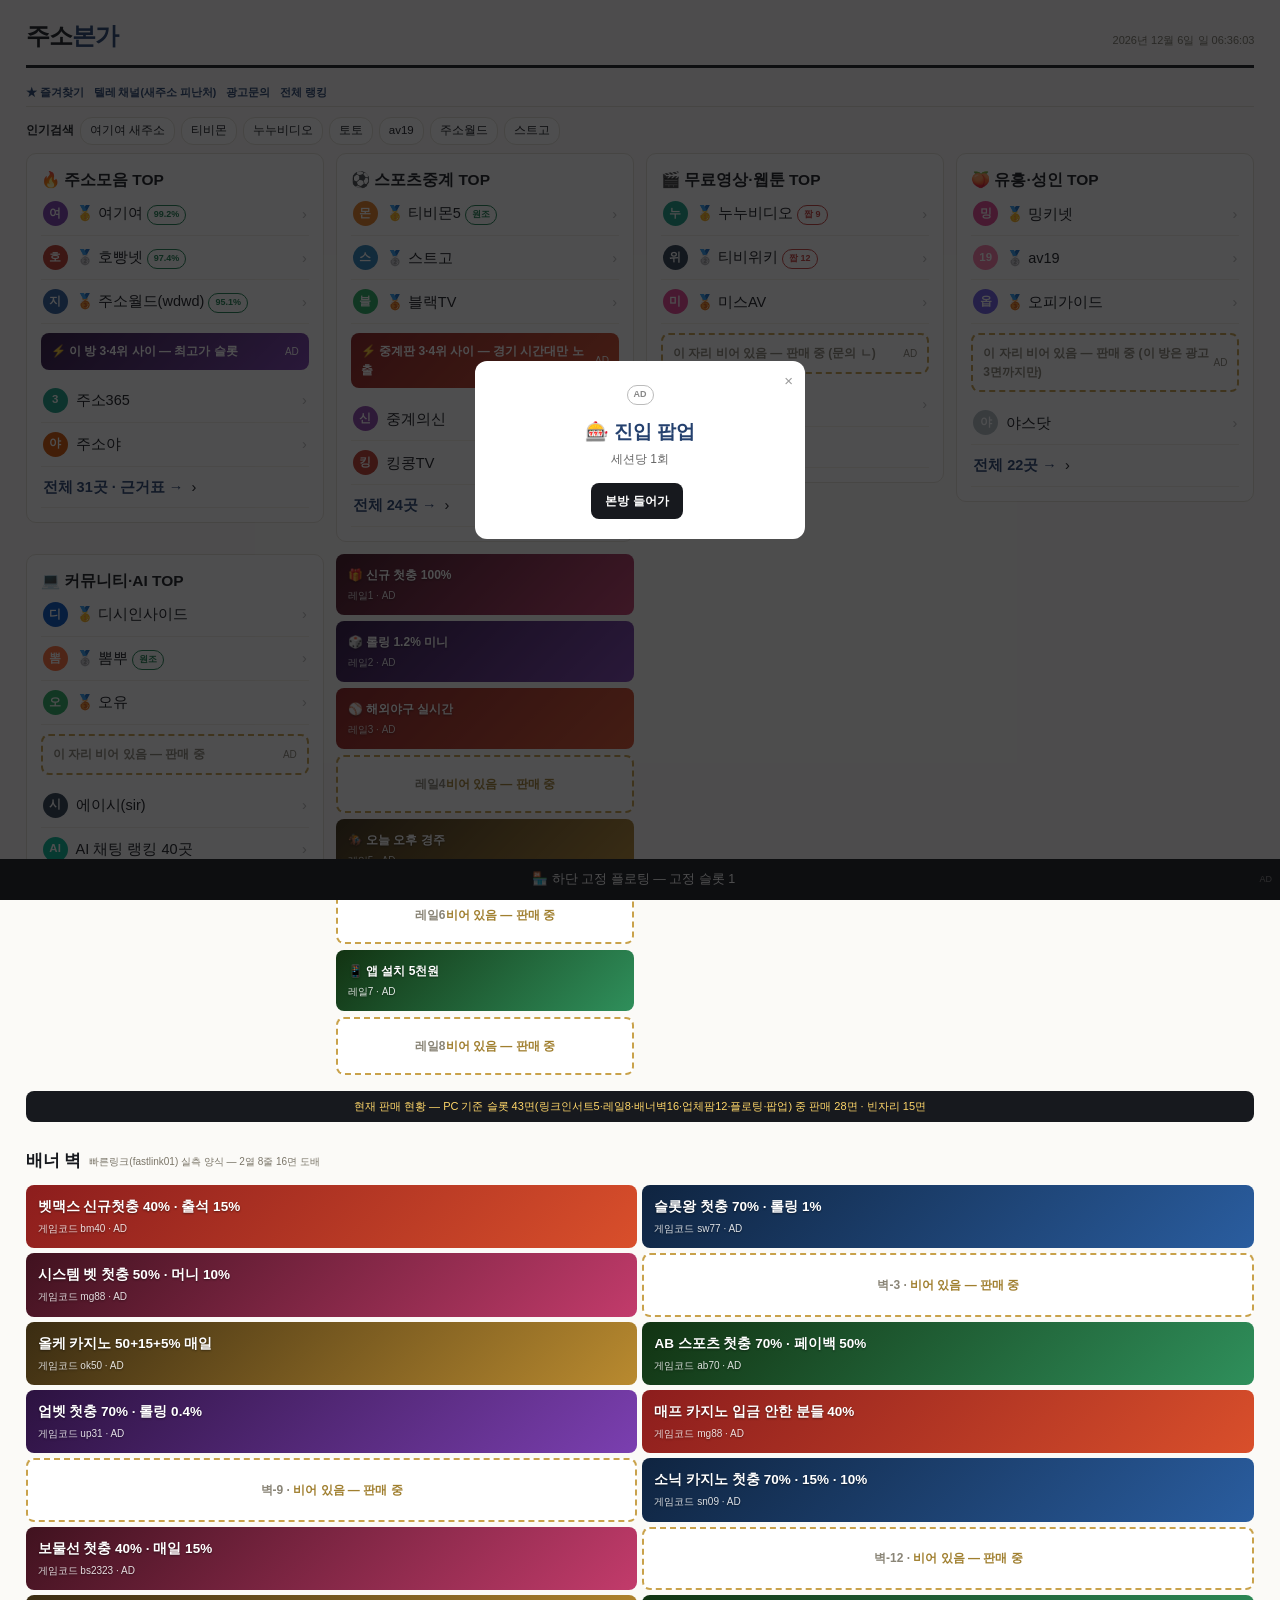
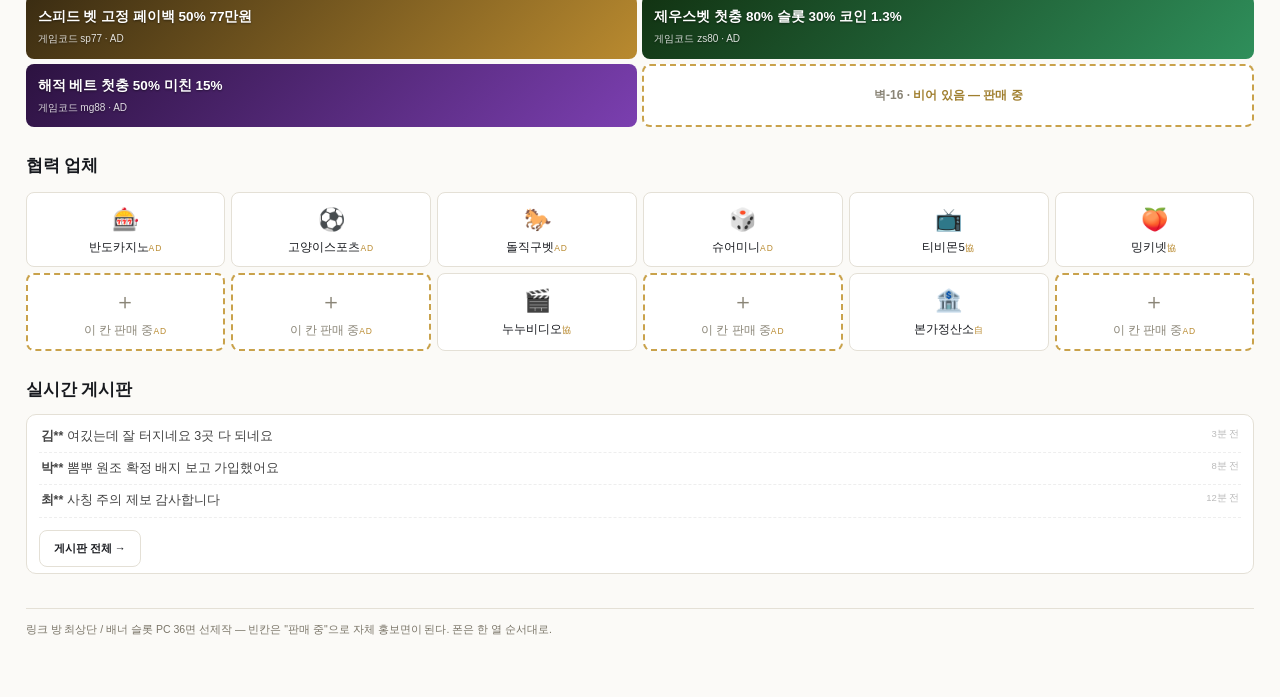
==== commit 00ce792c: "v6: 배너벽16면(빠른링크 양식)+슬롯 43면 카운터" ====
--- a/index.html
+++ b/index.html
@@ -100,18 +100,26 @@
 </div>
 </div>
 
-<div class="slotline">현재 판매 현황 — PC 기준 슬롯 36면 중 판매 21면 · 빈자리 15면 (하단 업체팜 8면, 배너존 6면은 별도 좌석표)</div>
+<div class="slotline">현재 판매 현황 — PC 기준 슬롯 43면(링크인서트5·레일8·배너벽16·업체팜12·플로팅·팝업) 중 판매 28면 · 빈자리 15면</div>
 
-<h2>배너 존 <span class="en">링크 방 아래 — 두 번째 구매 지점</span></h2>
-<div class="topstrip">
-<div class="bn bn2" onclick="return gotoSite('#')">🎰 카지노&스포츠<small>첫충 70% · AD</small><span class="em">🎰</span></div>
-<div class="bn bn1" onclick="return gotoSite('#')">⚽ 시즌권 40%<small>AD</small><span class="em">⚽</span></div>
-<div class="bn empty">배너존3<br><b>비어 있음 — 판매 중</b></div>
-<div class="bn bn6" onclick="return gotoSite('#')">💰 출석 머니<small>AD</small><span class="em">💸</span></div>
-<div class="bn empty">배너존5<br><b>비어 있음 — 판매 중</b></div>
-<div class="bn empty">배너존6<br><b>비어 있음 — 판매 중</b></div>
-<div class="bn bn3" onclick="return gotoSite('#')">🐎 돌직구 경주<small>AD</small><span class="em">🏇</span></div>
-<div class="bn empty">배너존8<br><b>비어 있음 — 판매 중</b></div>
+<h2>배너 벽 <span class="en">빠른링크(fastlink01) 실측 양식 — 2열 8줄 16면 도배</span></h2>
+<div style="display:grid;grid-template-columns:1fr 1fr;gap:5px">
+<div class="bn bn1" onclick="return gotoSite('#')" style="min-height:56px"><b>벳맥스</b> 신규첫충 40% · 출석 15%<small>게임코드 bm40 · AD</small></div>
+<div class="bn bn2" onclick="return gotoSite('#')" style="min-height:56px"><b>슬롯왕</b> 첫충 70% · 롤링 1%<small>게임코드 sw77 · AD</small></div>
+<div class="bn bn6" onclick="return gotoSite('#')" style="min-height:56px"><b>시스템 벳</b> 첫충 50% · 머니 10%<small>게임코드 mg88 · AD</small></div>
+<div class="bn empty" style="min-height:56px"><span>벽-3 · <b>비어 있음 — 판매 중</b></span></div>
+<div class="bn bn3" onclick="return gotoSite('#')" style="min-height:56px"><b>올케 카지노</b> 50+15+5% 매일<small>게임코드 ok50 · AD</small></div>
+<div class="bn bn4" onclick="return gotoSite('#')" style="min-height:56px"><b>AB 스포츠</b> 첫충 70% · 페이백 50%<small>게임코드 ab70 · AD</small></div>
+<div class="bn bn5" onclick="return gotoSite('#')" style="min-height:56px"><b>업벳</b> 첫충 70% · 롤링 0.4%<small>게임코드 up31 · AD</small></div>
+<div class="bn bn1" onclick="return gotoSite('#')" style="min-height:56px"><b>매프 카지노</b> 입금 안한 분들 40%<small>게임코드 mg88 · AD</small></div>
+<div class="bn empty" style="min-height:56px"><span>벽-9 · <b>비어 있음 — 판매 중</b></span></div>
+<div class="bn bn2" onclick="return gotoSite('#')" style="min-height:56px"><b>소닉 카지노</b> 첫충 70% · 15% · 10%<small>게임코드 sn09 · AD</small></div>
+<div class="bn bn6" onclick="return gotoSite('#')" style="min-height:56px"><b>보물선</b> 첫충 40% · 매일 15%<small>게임코드 bs2323 · AD</small></div>
+<div class="bn empty" style="min-height:56px"><span>벽-12 · <b>비어 있음 — 판매 중</b></span></div>
+<div class="bn bn3" onclick="return gotoSite('#')" style="min-height:56px"><b>스피드 벳</b> 고정 페이백 50% 77만원<small>게임코드 sp77 · AD</small></div>
+<div class="bn bn4" onclick="return gotoSite('#')" style="min-height:56px"><b>제우스벳</b> 첫충 80% 슬롯 30% 코인 1.3%<small>게임코드 zs80 · AD</small></div>
+<div class="bn bn5" onclick="return gotoSite('#')" style="min-height:56px"><b>해적 베트</b> 첫충 50% 미친 15%<small>게임코드 mg88 · AD</small></div>
+<div class="bn empty" style="min-height:56px"><span>벽-16 · <b>비어 있음 — 판매 중</b></span></div>
 </div>
 
 <h2>협력 업체</h2>
